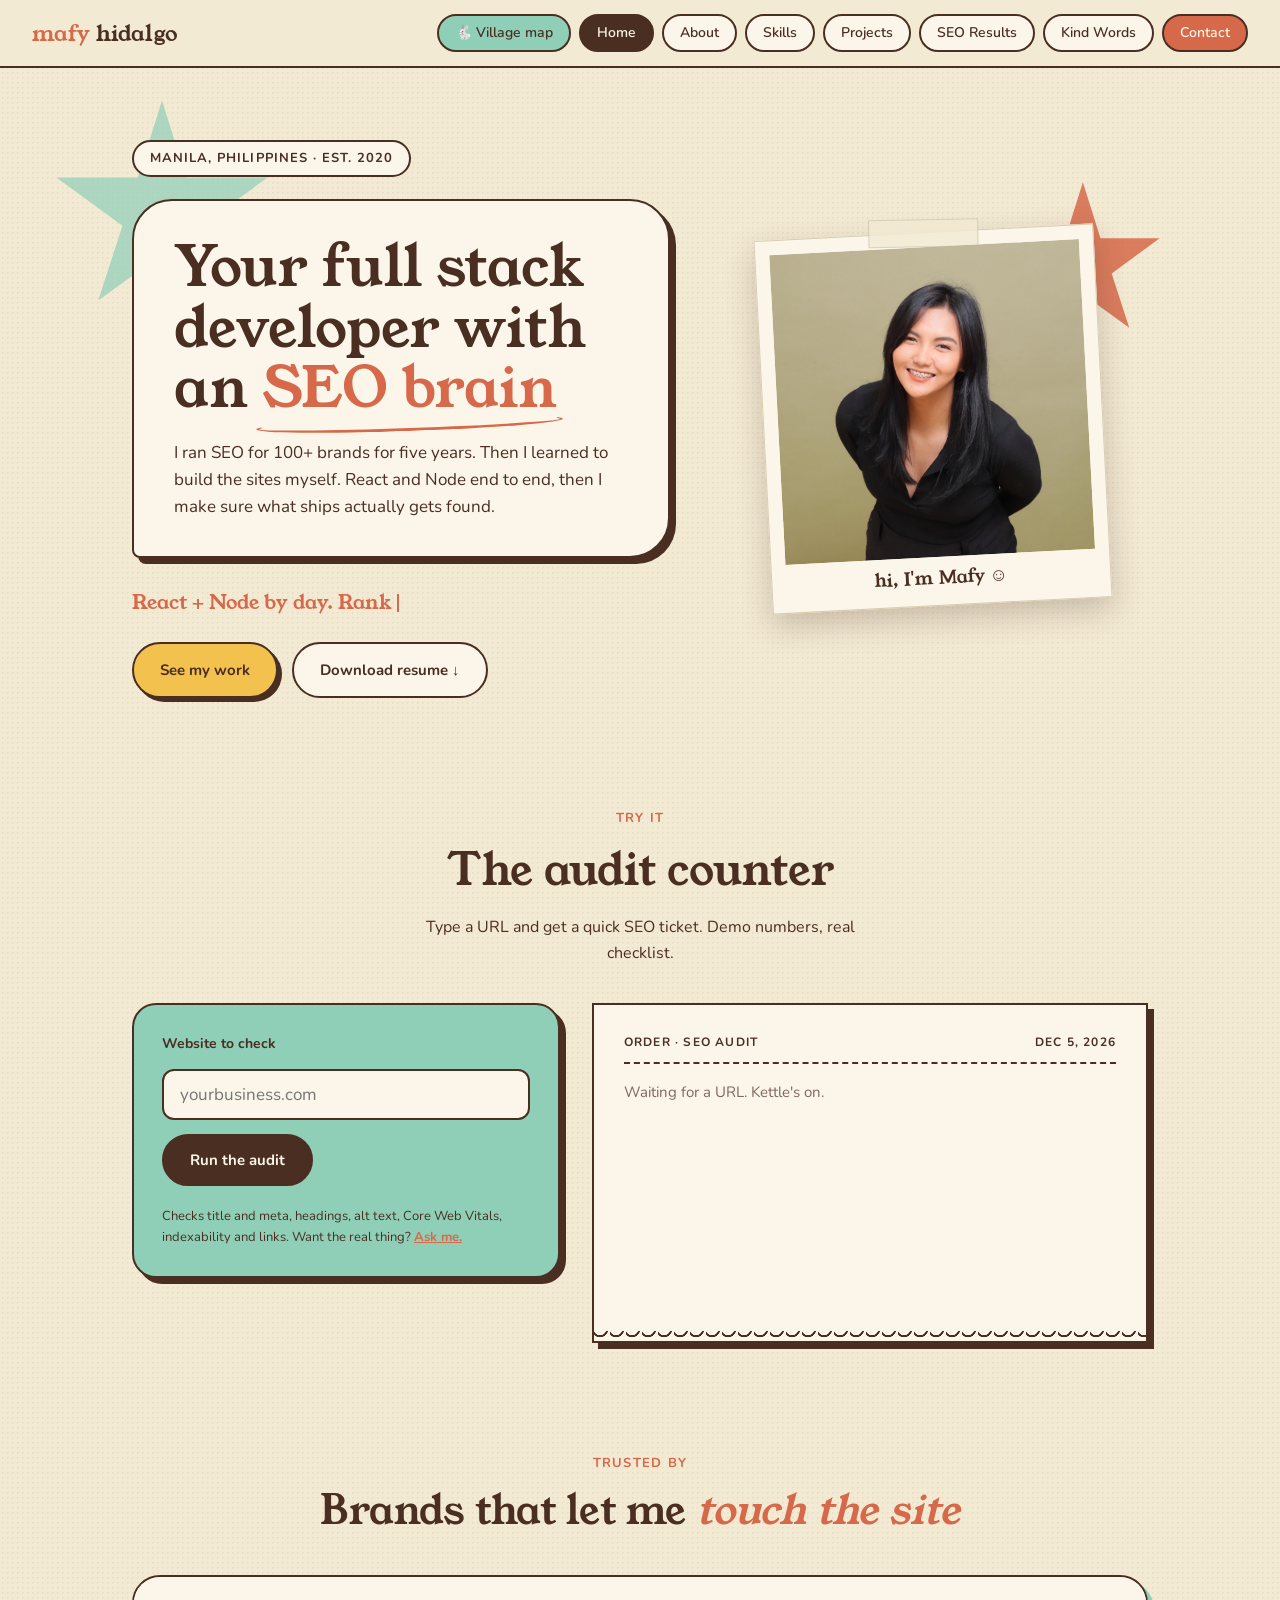
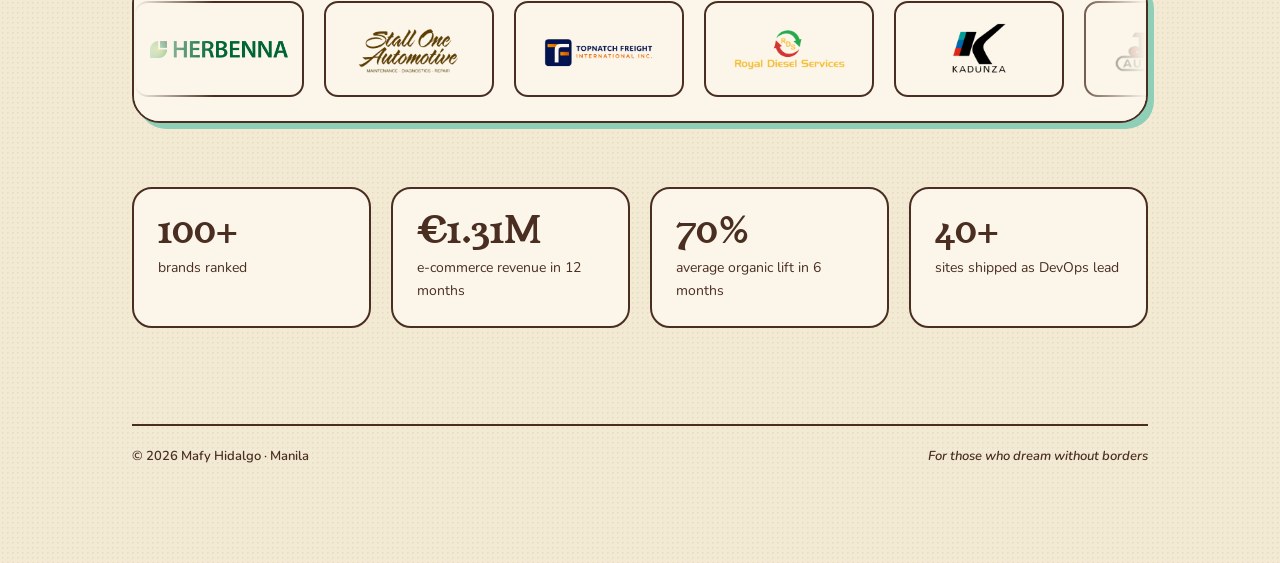
==== index.html @ 50e766a1 "Add portfolio site" ====
<!DOCTYPE html>
<html lang="en">
<head>
<meta charset="utf-8">
<meta name="viewport" content="width=device-width, initial-scale=1">
<title>Mafy Hidalgo — Full stack developer with an SEO brain</title>
<meta name="description" content="Mafy Hidalgo builds React and Node applications end to end, then applies five years of SEO for 100+ brands so the sites she ships get found and get used. Manila, Philippines.">
<link rel="stylesheet" href="assets/styles.css">
<style>
  .hero { display: grid; grid-template-columns: minmax(0, 1.25fr) minmax(0, 1fr); gap: 48px; align-items: center; position: relative; }
  .hero__star { position: absolute; left: -80px; top: -40px; width: 220px; height: 220px; background: #8fcfb8; clip-path: polygon(50% 0%,61% 35%,98% 35%,68% 57%,79% 91%,50% 70%,21% 91%,32% 57%,2% 35%,39% 35%); opacity: .7; pointer-events: none; }
  .hero__badge { display: inline-block; background: #fbf6e9; border: 2px solid #4a2e22; border-radius: 999px; padding: 6px 16px; font-size: 13px; font-weight: 700; letter-spacing: .08em; text-transform: uppercase; }
  .hero__bubble { position: relative; margin-top: 22px; background: #fbf6e9; border: 2px solid #4a2e22; border-radius: 40px 40px 40px 8px; padding: 36px 40px; box-shadow: 6px 6px 0 #4a2e22; }
  .hero__bubble h1 { font-family: 'Young Serif', serif; font-size: clamp(34px, 4.6vw, 56px); line-height: 1.08; margin: 0; font-weight: 400; }
  .hero__u { color: #d6694a; position: relative; white-space: nowrap; }
  .hero__u span { position: absolute; left: -6px; right: -6px; bottom: -4px; height: 14px; border: 3px solid #d6694a; border-radius: 50%; border-top-color: transparent; transform: rotate(-2deg); }
  .hero__bubble p { margin: 20px 0 0; font-size: 17px; max-width: 46ch; }
  .hero__typed { margin-top: 28px; font-family: 'Young Serif', serif; font-size: 20px; color: #d6694a; min-height: 30px; }
  .hero__cta { display: flex; gap: 14px; flex-wrap: wrap; margin-top: 24px; }
  .hero__photo-wrap { position: relative; justify-self: center; width: min(100%, 340px); }
  .hero__spin { position: absolute; right: -60px; top: -50px; width: 160px; height: 160px; background: #d6694a; clip-path: polygon(50% 0%,61% 35%,98% 35%,68% 57%,79% 91%,50% 70%,21% 91%,32% 57%,2% 35%,39% 35%); opacity: .85; animation: spin 40s linear infinite; pointer-events: none; }
  .hero__frame { position: relative; background: #fbf6e9; padding: 14px 14px 48px; border: 1px solid #d9cdb0; box-shadow: 0 12px 30px rgba(74,46,34,.25); transform: rotate(-3deg); }
  .hero__tape { position: absolute; left: 50%; top: -14px; transform: translateX(-50%) rotate(2deg); width: 110px; height: 28px; background: rgba(243,234,211,.85); border: 1px solid rgba(74,46,34,.15); }
  .hero__slot { position: relative; width: 100%; aspect-ratio: 1; background: #e9dcbb; overflow: hidden; }
  .hero__caption { position: absolute; left: 0; right: 0; bottom: 12px; text-align: center; font-family: 'Young Serif', serif; font-size: 18px; }

  .audit { margin-top: 110px; position: relative; }
  .audit__head { text-align: center; margin-bottom: 36px; }
  .audit__head h2 { font-family: 'Young Serif', serif; font-size: clamp(30px, 4vw, 44px); margin: 6px 0 10px; font-weight: 400; }
  .audit__head p { margin: 0 auto; max-width: 48ch; }
  .audit__grid { display: grid; grid-template-columns: minmax(0, 1fr) minmax(0, 1.3fr); gap: 32px; align-items: start; }
  .audit__form { background: #8fcfb8; border: 2px solid #4a2e22; border-radius: 24px; padding: 28px; box-shadow: 6px 6px 0 #4a2e22; display: grid; gap: 14px; }
  .audit__form label { font-weight: 700; font-size: 14px; }
  .audit__form input { font-family: inherit; font-size: 17px; padding: 12px 16px; background: #fbf6e9; border: 2px solid #4a2e22; border-radius: 12px; color: #4a2e22; outline: none; width: 100%; }
  .audit__form input:focus { box-shadow: 0 0 0 3px #f2c14e; }
  .audit__form .note { margin: 6px 0 0; font-size: 13px; }
  .audit__ticket { position: relative; background: #fbf6e9; border: 2px solid #4a2e22; padding: 28px 30px 34px; min-height: 340px; font-size: 15px; box-shadow: 6px 6px 0 #4a2e22; }
  .audit__perf { position: absolute; left: 0; right: 0; bottom: -2px; height: 12px; background: radial-gradient(circle at 6px -2px, transparent 6px, #4a2e22 6.5px, #4a2e22 8px, transparent 8.5px) 0 0/16px 12px repeat-x; }
  .audit__ticket-head { display: flex; justify-content: space-between; font-size: 12px; font-weight: 700; letter-spacing: .1em; text-transform: uppercase; border-bottom: 2px dashed #4a2e22; padding-bottom: 10px; margin-bottom: 16px; }
  .audit-line { display: flex; gap: 12px; line-height: 2; border-bottom: 1px dotted #d9cdb0; }
  .audit-mark { color: #d6694a; min-width: 20px; font-weight: 700; }
  .audit-cursor { display: inline-block; width: 9px; height: 16px; background: #4a2e22; animation: blink 1s steps(1) infinite; margin-top: 8px; }
  .audit__result { margin-top: 20px; display: none; justify-content: space-between; align-items: center; gap: 16px; flex-wrap: wrap; }
  .audit__grade { font-size: 14px; font-weight: 700; }
  .audit__badge { width: 110px; height: 110px; background: #f2c14e; clip-path: polygon(50% 0%,61% 35%,98% 35%,68% 57%,79% 91%,50% 70%,21% 91%,32% 57%,2% 35%,39% 35%); display: grid; place-items: center; text-align: center; font-family: 'Young Serif', serif; line-height: 1; }
  .audit__badge > span { font-size: 30px; }
  .audit__badge small { font-size: 12px; display: block; font-family: 'Nunito', sans-serif; font-weight: 700; }

  .trusted { margin-top: 110px; }
  .trusted__head { text-align: center; margin-bottom: 32px; }
  .trusted__head h2 { font-family: 'Young Serif', serif; font-size: clamp(28px, 3.6vw, 40px); margin: 6px 0 10px; font-weight: 400; }
  .trusted__head .accent { color: #d6694a; font-style: italic; }
  .trusted__head p { margin: 0 auto; max-width: 48ch; }
  .marquee-wrap { background: #fbf6e9; border: 2px solid #4a2e22; border-radius: 28px; padding: 24px 0; box-shadow: 6px 6px 0 #8fcfb8; overflow: hidden; position: relative; }
  .marquee-fade-l, .marquee-fade-r { position: absolute; top: 0; bottom: 0; width: 80px; z-index: 2; pointer-events: none; }
  .marquee-fade-l { left: 0; background: linear-gradient(90deg, #fbf6e9, transparent); }
  .marquee-fade-r { right: 0; background: linear-gradient(270deg, #fbf6e9, transparent); }
  .marquee { display: flex; gap: 20px; width: max-content; animation: marquee 40s linear infinite; }
  .marquee:hover { animation-play-state: paused; }
  .logo-slot { position: relative; width: 170px; height: 96px; background: #fbf6e9; border: 2px solid #4a2e22; border-radius: 14px; overflow: hidden; flex: none; }
  .logo-slot img { width: 100%; height: 100%; object-fit: contain; padding: 14px; }

  .stats { margin-top: 64px; display: grid; grid-template-columns: repeat(auto-fit, minmax(200px, 1fr)); gap: 20px; }
  .stat { display: block; color: #4a2e22; background: #fbf6e9; border: 2px solid #4a2e22; border-radius: 20px; padding: 24px; }
  .stat:hover { background: #f2c14e; color: #4a2e22; }
  .stat__n { font-family: 'Young Serif', serif; font-size: 36px; line-height: 1; }
  .stat__l { font-size: 14px; margin-top: 8px; }

  @media (max-width: 820px) {
    .hero, .audit__grid { grid-template-columns: 1fr; }
    .hero__star, .hero__spin { display: none; }
  }
</style>
</head>
<body>
<div class="page-bg">
  <nav data-nav="home"></nav>
  <main class="main">
    <header class="hero">
      <div class="hero__star"></div>
      <div style="position:relative;">
        <div class="hero__badge">Manila, Philippines · Est. 2020</div>
        <div class="hero__bubble">
          <h1>Your full stack developer with an <span class="hero__u">SEO brain<span></span></span></h1>
          <p>I ran SEO for 100+ brands for five years. Then I learned to build the sites myself. React and Node end to end, then I make sure what ships actually gets found.</p>
        </div>
        <div class="hero__typed" id="typed">|</div>
        <div class="hero__cta">
          <a href="projects.html" class="btn btn--gold">See my work</a>
          <a href="Mafy-Hidalgo-Resume.pdf" download class="btn btn--panel">Download resume &darr;</a>
        </div>
      </div>
      <div class="hero__photo-wrap">
        <div class="hero__spin"></div>
        <div class="hero__frame">
          <div class="hero__tape"></div>
          <div class="hero__slot">
  <img src="assets/Mafy.png" alt="Mafy Hidalgo" style="width:100%;height:100%;object-fit:cover;">
</div>
          <div class="hero__caption">hi, I'm Mafy &#9786;</div>
        </div>
      </div>
    </header>

    <section class="audit" id="audit">
      <div class="audit__head">
        <div class="eyebrow">Try it</div>
        <h2>The audit counter</h2>
        <p>Type a URL and get a quick SEO ticket. Demo numbers, real checklist.</p>
      </div>
      <div class="audit__grid">
        <form class="audit__form" id="audit-form">
          <label for="audit-url">Website to check</label>
          <input id="audit-url" placeholder="yourbusiness.com" autocomplete="off">
          <button type="submit" class="btn btn--ink" id="audit-btn" style="justify-self:start;">Run the audit</button>
          <p class="note">Checks title and meta, headings, alt text, Core Web Vitals, indexability and links. Want the real thing? <a href="contact.html" style="font-weight:700;text-decoration:underline;">Ask me.</a></p>
        </form>
        <div class="audit__ticket">
          <div class="audit__perf"></div>
          <div class="audit__ticket-head"><span>Order · SEO audit</span><span id="audit-date"></span></div>
          <p id="audit-idle" style="margin:0;opacity:.7;">Waiting for a URL. Kettle's on.</p>
          <div id="audit-lines"></div>
          <div class="audit__result" id="audit-result">
            <div class="audit__grade" id="audit-grade"></div>
            <div class="audit__badge" id="audit-score"><span>0<small>/100</small></span></div>
          </div>
        </div>
      </div>
    </section>

    <section class="trusted" id="trusted">
      <div class="trusted__head">
        <div class="eyebrow">Trusted by</div>
        <h2>Brands that let me <span class="accent">touch the site</span></h2>
      </div>
      <div class="marquee-wrap">
        <div class="marquee-fade-l"></div>
        <div class="marquee-fade-r"></div>
        <div class="marquee" id="logo-marquee"></div>
      </div>
    </section>

    <section class="stats">
      <a href="case-studies.html" class="stat"><div class="stat__n">100+</div><div class="stat__l">brands ranked</div></a>
      <a href="case-studies.html" class="stat"><div class="stat__n">&euro;1.31M</div><div class="stat__l">e-commerce revenue in 12 months</div></a>
      <a href="case-studies.html" class="stat"><div class="stat__n">70%</div><div class="stat__l">average organic lift in 6 months</div></a>
      <a href="about.html" class="stat"><div class="stat__n">40+</div><div class="stat__l">sites shipped as DevOps lead</div></a>
    </section>

    <footer class="footer"><span>&copy; <span data-year></span> Mafy Hidalgo · Manila</span><span class="italic">For those who dream without borders</span></footer>
  </main>
</div>

<script src="assets/site.js"></script>
<script src="assets/audit.js"></script>
<script>
/* Hero typing tagline */
(function () {
  var el = document.getElementById('typed');
  if (!el) return;
  var lines = ['React + Node by day. Rankings by night.', 'Data model \u2192 deployment \u2192 page one.', 'For those who dream without borders.'];
  var idx = 0, typed = '', tick, pause;
  function run() {
    var full = lines[idx % lines.length];
    tick = setInterval(function () {
      if (typed.length < full.length) { typed = full.slice(0, typed.length + 1); el.textContent = typed + '|'; }
      else { clearInterval(tick); pause = setTimeout(function () { typed = ''; idx++; run(); }, 2600); }
    }, 55);
  }
  run();
})();

/* Logo marquee: real client logos, drawn twice for a seamless loop.
   Add or remove entries below. Put the files in assets/logos/.
   Use SVG or transparent PNG; avoid JPG (no transparency = white box). */
(function () {
  var wrap = document.getElementById('logo-marquee');
  if (!wrap) return;

  var logos = [
    { src: 'assets/logos/Herbenna.png',   alt: 'Herbenna' },
    { src: 'assets/logos/2.png',   alt: '-' },
    { src: 'assets/logos/3.png',   alt: '-' },
    { src: 'assets/logos/4.png',   alt: '-' },
    { src: 'assets/logos/5.png',   alt: '-' },
    { src: 'assets/logos/6.png',   alt: '-' },
    { src: 'assets/logos/7.png',   alt: '-' },
    { src: 'assets/logos/11.png',   alt: '-' },
    { src: 'assets/logos/12.png',   alt: '-' },
    { src: 'assets/logos/triviva.png',   alt: 'Triviva Health' },
    { src: 'assets/logos/hnc-logo.png',   alt: 'Herbs and Nature' },
    { src: 'assets/logos/Trevenodd.png',   alt: 'Trevenodd Corporation' },
    { src: 'assets/logos/perthcoffee.png', alt: 'Perth Coffee Exchange' }
  ];

  function frame(logo, hideFromReaders) {
    return '<div class="logo-slot">' +
      '<img src="' + logo.src + '" alt="' + (hideFromReaders ? '' : logo.alt) + '"' +
      (hideFromReaders ? ' aria-hidden="true"' : '') + '>' +
      '</div>';
  }

  // First copy is the real one; second copy is decorative (hidden from screen readers).
  var first = logos.map(function (l) { return frame(l, false); }).join('');
  var second = logos.map(function (l) { return frame(l, true); }).join('');
  wrap.innerHTML = first + second;
})();
</script>
</body>
</html>
---- assets/styles.css ----
/* Mafy Hidalgo portfolio — shared styles
   Palette: cream #f3ead3, panel #fbf6e9, ink #4a2e22, clay #d6694a, mint #8fcfb8, gold #f2c14e */

@import url('https://fonts.googleapis.com/css2?family=Young+Serif&family=Nunito:ital,wght@0,400;0,600;0,700;1,400&display=swap');

html, body { margin: 0; padding: 0; background: #f3ead3; }
body {
  font-family: 'Nunito', sans-serif;
  color: #4a2e22;
  font-size: 16px;
  line-height: 1.6;
  -webkit-font-smoothing: antialiased;
}
a { color: #d6694a; text-decoration: none; }
a:hover { color: #4a2e22; }
* { box-sizing: border-box; }

@keyframes blink { 0%, 49% { opacity: 1; } 50%, 100% { opacity: 0; } }
@keyframes spin { to { transform: rotate(360deg); } }
@keyframes marquee { 0% { transform: translateX(0); } 100% { transform: translateX(-50%); } }

.page-bg {
  min-height: 100vh;
  background: #f3ead3;
  background-image: radial-gradient(rgba(74, 46, 34, .06) 1px, transparent 1px);
  background-size: 5px 5px;
  overflow-x: hidden;
}

/* ---------- Nav ---------- */
.nav {
  position: sticky; top: 0; z-index: 20;
  background: #f3ead3f2; backdrop-filter: blur(6px);
  border-bottom: 2px solid #4a2e22;
  display: flex; justify-content: space-between; align-items: center;
  gap: 12px 24px; flex-wrap: wrap; padding: 14px 32px;
}
.nav__brand { font-family: 'Young Serif', serif; font-size: 22px; color: #4a2e22; }
.nav__brand span { color: #d6694a; }
.nav__links { display: flex; gap: 8px; flex-wrap: wrap; font-size: 14px; font-weight: 600; }
.nav__links a {
  background: #fbf6e9; color: #4a2e22;
  border: 2px solid #4a2e22; border-radius: 999px; padding: 6px 16px;
  transition: background .15s;
}
.nav__links a:hover { background: #f2c14e; }
.nav__links a.is-village { background: #8fcfb8; }
.nav__links a.is-contact { background: #d6694a; color: #fbf6e9; }
.nav__links a.is-contact:hover { background: #4a2e22; }
.nav__links a.is-active { background: #4a2e22; color: #fbf6e9; }
.nav__links a.is-active:hover { background: #4a2e22; }

/* ---------- Layout ---------- */
.main { max-width: 1080px; margin: 0 auto; padding: 72px 32px 96px; }
.eyebrow {
  font-size: 13px; font-weight: 700; letter-spacing: .1em;
  text-transform: uppercase; color: #d6694a;
}
.page-head { text-align: center; margin-bottom: 56px; position: relative; }
.page-head h1 {
  font-family: 'Young Serif', serif;
  font-size: clamp(32px, 4.6vw, 52px);
  margin: 6px 0 12px; font-weight: 400;
}
.page-head .accent { color: #d6694a; font-style: italic; }
.page-head p { margin: 0 auto; max-width: 52ch; }

.footer {
  margin-top: 96px; border-top: 2px solid #4a2e22; padding-top: 20px;
  display: flex; justify-content: space-between; gap: 12px;
  flex-wrap: wrap; font-size: 13px; font-weight: 600;
}
.footer .italic { font-style: italic; }

/* ---------- Buttons ---------- */
.btn {
  display: inline-block; font-family: inherit; font-size: 15px; font-weight: 700;
  border: 2px solid #4a2e22; border-radius: 999px; padding: 14px 26px;
  cursor: pointer; text-align: center; transition: background .15s, color .15s, transform .15s;
}
.btn--gold { background: #f2c14e; color: #4a2e22; box-shadow: 4px 4px 0 #4a2e22; }
.btn--gold:hover { background: #4a2e22; color: #fbf6e9; }
.btn--panel { background: #fbf6e9; color: #4a2e22; }
.btn--panel:hover { background: #8fcfb8; }
.btn--clay { background: #d6694a; color: #fbf6e9; box-shadow: 4px 4px 0 #4a2e22; }
.btn--clay:hover { background: #4a2e22; }
.btn--ink { background: #4a2e22; color: #fbf6e9; }
.btn--ink:hover { background: #d6694a; }

/* ---------- Cards ---------- */
.card {
  background: #fbf6e9; border: 2px solid #4a2e22; border-radius: 24px;
  padding: 24px 28px; box-shadow: 6px 6px 0 #d6694a;
}

/* ---------- Image slot (click to upload, persisted in localStorage) ---------- */
.slot {
  position: absolute; inset: 0; width: 100%; height: 100%;
  border: 0; padding: 0; margin: 0; cursor: pointer;
  background: transparent; overflow: hidden;
  display: grid; place-items: center;
  font-family: 'Nunito', sans-serif;
}
.slot img { width: 100%; height: 100%; display: block; }
.slot__ph {
  color: #4a2e2288; font-size: 13px; font-weight: 600;
  text-align: center; padding: 8px; pointer-events: none; user-select: none;
}
.slot.is-dragover { outline: 3px solid #d6694a; outline-offset: -3px; }

/* ---------- Reduced motion ---------- */
@media (prefers-reduced-motion: reduce) {
  * { animation-duration: .001ms !important; animation-iteration-count: 1 !important; }
}

/* ---------- Focus visibility ---------- */
a:focus-visible, button:focus-visible, input:focus-visible, textarea:focus-visible {
  outline: 3px solid #f2c14e; outline-offset: 2px;
}

/* ---------- Mobile ---------- */
@media (max-width: 720px) {
  .main { padding: 48px 20px 72px; }
  .nav { padding: 12px 18px; }
}
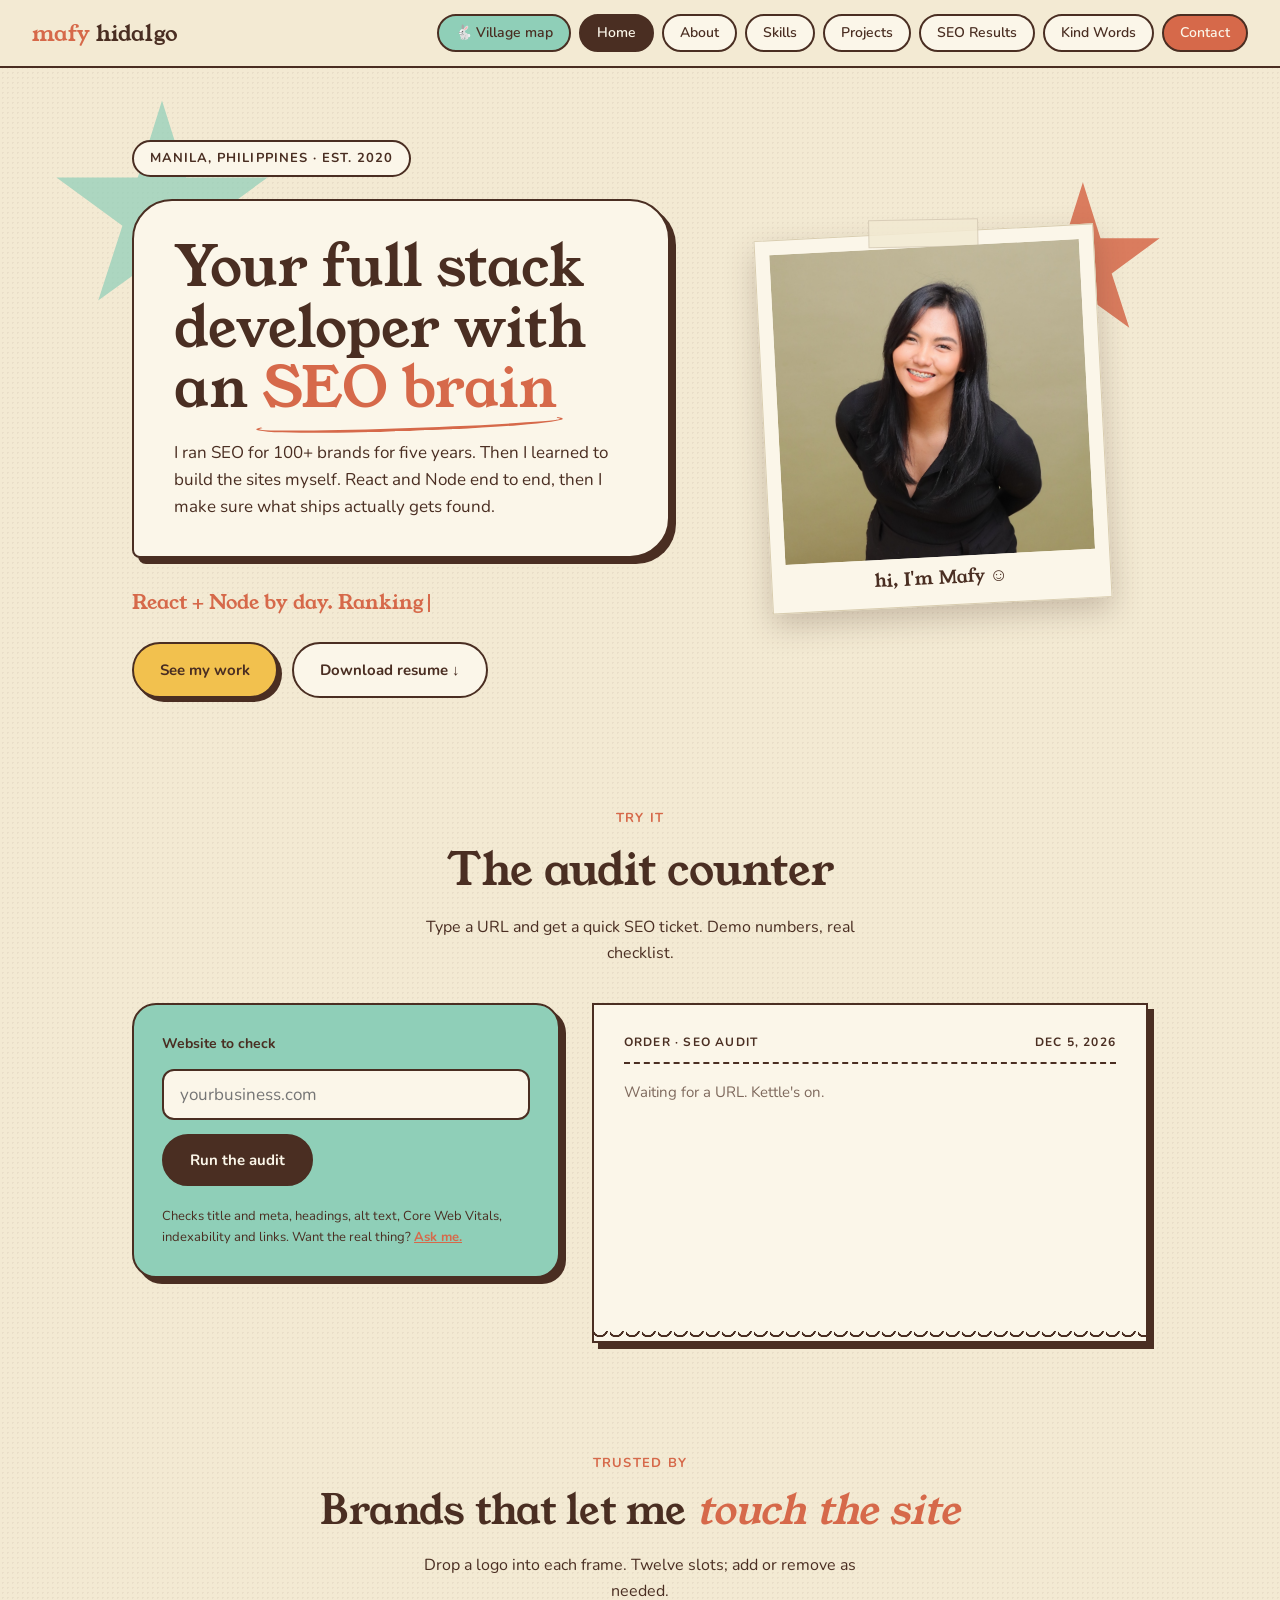
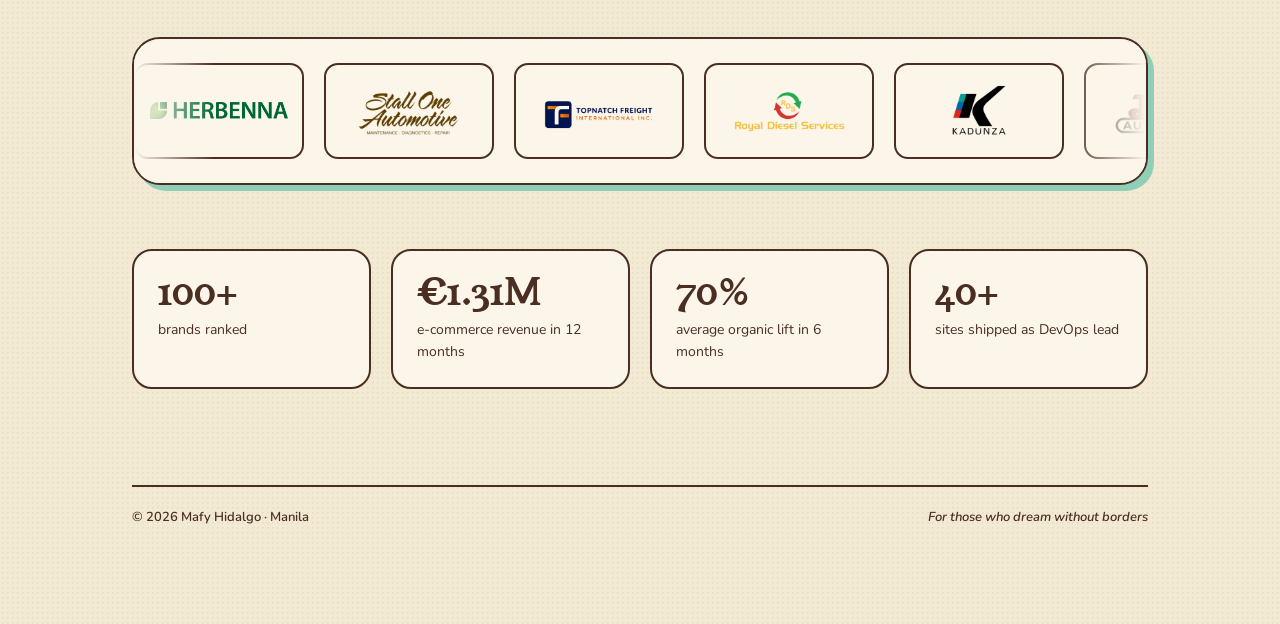
==== commit 4d6b8b67: "Fix Village Pop-up Page" ====
--- a/index.html
+++ b/index.html
@@ -95,8 +95,8 @@
         <div class="hero__frame">
           <div class="hero__tape"></div>
           <div class="hero__slot">
-  <img src="assets/Mafy.png" alt="Mafy Hidalgo" style="width:100%;height:100%;object-fit:cover;">
-</div>
+            <img src="assets/Mafy.png" alt="Mafy Hidalgo" style="width:100%;height:100%;object-fit:cover;">
+          </div>
           <div class="hero__caption">hi, I'm Mafy &#9786;</div>
         </div>
       </div>
@@ -132,6 +132,7 @@
       <div class="trusted__head">
         <div class="eyebrow">Trusted by</div>
         <h2>Brands that let me <span class="accent">touch the site</span></h2>
+        <p>Drop a logo into each frame. Twelve slots; add or remove as needed.</p>
       </div>
       <div class="marquee-wrap">
         <div class="marquee-fade-l"></div>
@@ -207,4 +208,4 @@
 })();
 </script>
 </body>
-</html>+</html>
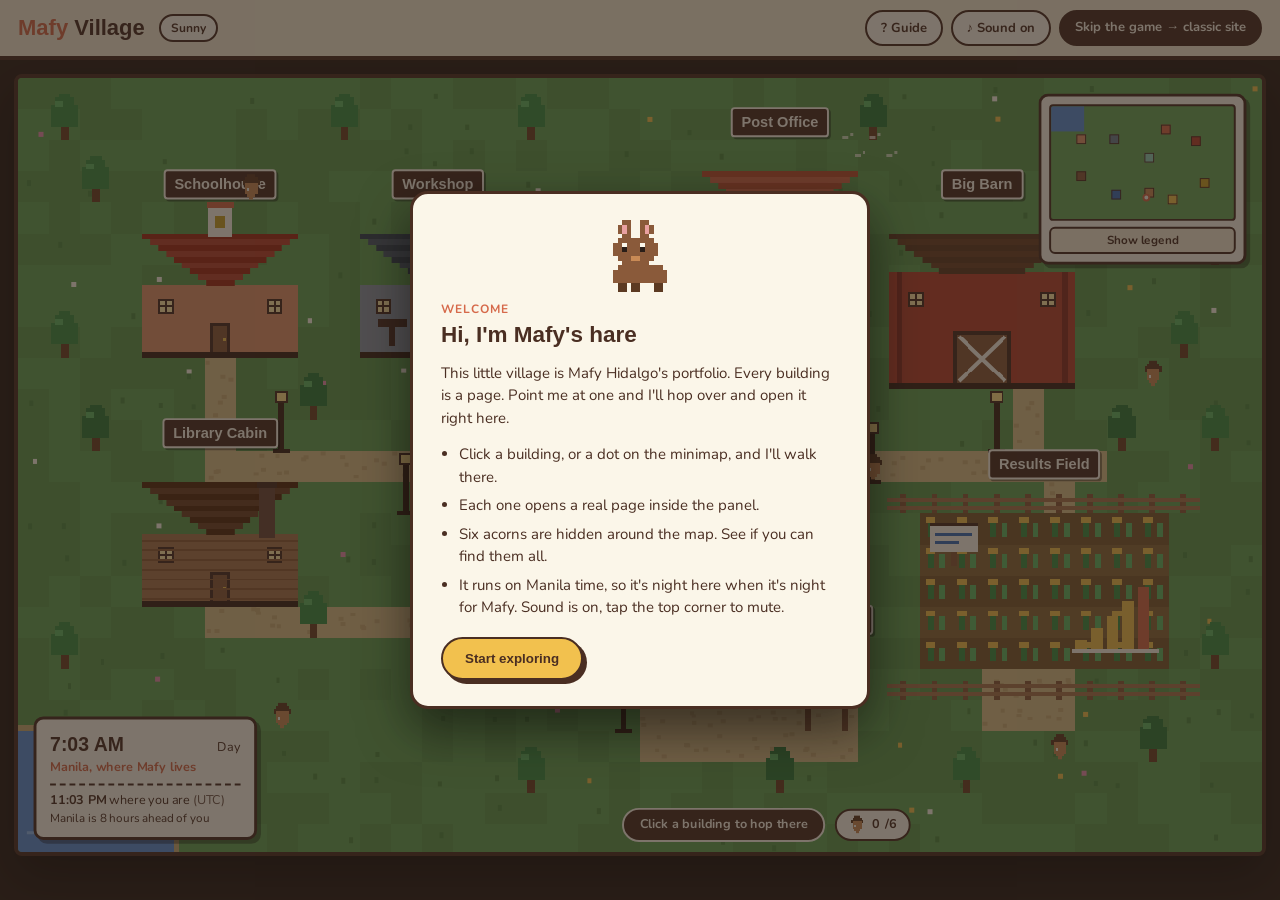
==== commit 29ea2c5c: "Make village the landing page" ====
--- a/index.html
+++ b/index.html
@@ -3,209 +3,808 @@
 <head>
 <meta charset="utf-8">
 <meta name="viewport" content="width=device-width, initial-scale=1">
-<title>Mafy Hidalgo — Full stack developer with an SEO brain</title>
-<meta name="description" content="Mafy Hidalgo builds React and Node applications end to end, then applies five years of SEO for 100+ brands so the sites she ships get found and get used. Manila, Philippines.">
-<link rel="stylesheet" href="assets/styles.css">
+<title>Mafy Village — an interactive way to explore</title>
+<meta name="description" content="A pixel-art village where each building opens a part of Mafy Hidalgo's portfolio. Day and night, a wandering hare, and six acorns to find.">
+<link href="https://fonts.googleapis.com/css2?family=Young+Serif&family=Nunito:wght@400;600;700&family=Pixelify+Sans:wght@400;600;700&display=swap" rel="stylesheet">
 <style>
-  .hero { display: grid; grid-template-columns: minmax(0, 1.25fr) minmax(0, 1fr); gap: 48px; align-items: center; position: relative; }
-  .hero__star { position: absolute; left: -80px; top: -40px; width: 220px; height: 220px; background: #8fcfb8; clip-path: polygon(50% 0%,61% 35%,98% 35%,68% 57%,79% 91%,50% 70%,21% 91%,32% 57%,2% 35%,39% 35%); opacity: .7; pointer-events: none; }
-  .hero__badge { display: inline-block; background: #fbf6e9; border: 2px solid #4a2e22; border-radius: 999px; padding: 6px 16px; font-size: 13px; font-weight: 700; letter-spacing: .08em; text-transform: uppercase; }
-  .hero__bubble { position: relative; margin-top: 22px; background: #fbf6e9; border: 2px solid #4a2e22; border-radius: 40px 40px 40px 8px; padding: 36px 40px; box-shadow: 6px 6px 0 #4a2e22; }
-  .hero__bubble h1 { font-family: 'Young Serif', serif; font-size: clamp(34px, 4.6vw, 56px); line-height: 1.08; margin: 0; font-weight: 400; }
-  .hero__u { color: #d6694a; position: relative; white-space: nowrap; }
-  .hero__u span { position: absolute; left: -6px; right: -6px; bottom: -4px; height: 14px; border: 3px solid #d6694a; border-radius: 50%; border-top-color: transparent; transform: rotate(-2deg); }
-  .hero__bubble p { margin: 20px 0 0; font-size: 17px; max-width: 46ch; }
-  .hero__typed { margin-top: 28px; font-family: 'Young Serif', serif; font-size: 20px; color: #d6694a; min-height: 30px; }
-  .hero__cta { display: flex; gap: 14px; flex-wrap: wrap; margin-top: 24px; }
-  .hero__photo-wrap { position: relative; justify-self: center; width: min(100%, 340px); }
-  .hero__spin { position: absolute; right: -60px; top: -50px; width: 160px; height: 160px; background: #d6694a; clip-path: polygon(50% 0%,61% 35%,98% 35%,68% 57%,79% 91%,50% 70%,21% 91%,32% 57%,2% 35%,39% 35%); opacity: .85; animation: spin 40s linear infinite; pointer-events: none; }
-  .hero__frame { position: relative; background: #fbf6e9; padding: 14px 14px 48px; border: 1px solid #d9cdb0; box-shadow: 0 12px 30px rgba(74,46,34,.25); transform: rotate(-3deg); }
-  .hero__tape { position: absolute; left: 50%; top: -14px; transform: translateX(-50%) rotate(2deg); width: 110px; height: 28px; background: rgba(243,234,211,.85); border: 1px solid rgba(74,46,34,.15); }
-  .hero__slot { position: relative; width: 100%; aspect-ratio: 1; background: #e9dcbb; overflow: hidden; }
-  .hero__caption { position: absolute; left: 0; right: 0; bottom: 12px; text-align: center; font-family: 'Young Serif', serif; font-size: 18px; }
-
-  .audit { margin-top: 110px; position: relative; }
-  .audit__head { text-align: center; margin-bottom: 36px; }
-  .audit__head h2 { font-family: 'Young Serif', serif; font-size: clamp(30px, 4vw, 44px); margin: 6px 0 10px; font-weight: 400; }
-  .audit__head p { margin: 0 auto; max-width: 48ch; }
-  .audit__grid { display: grid; grid-template-columns: minmax(0, 1fr) minmax(0, 1.3fr); gap: 32px; align-items: start; }
-  .audit__form { background: #8fcfb8; border: 2px solid #4a2e22; border-radius: 24px; padding: 28px; box-shadow: 6px 6px 0 #4a2e22; display: grid; gap: 14px; }
-  .audit__form label { font-weight: 700; font-size: 14px; }
-  .audit__form input { font-family: inherit; font-size: 17px; padding: 12px 16px; background: #fbf6e9; border: 2px solid #4a2e22; border-radius: 12px; color: #4a2e22; outline: none; width: 100%; }
+  html, body { margin: 0; padding: 0; background: #2a1e18; }
+  body { font-family: 'Nunito', sans-serif; color: #4a2e22; font-size: 15px; line-height: 1.5; -webkit-font-smoothing: antialiased; }
+  a { color: #d6694a; text-decoration: none; }
+  a:hover { color: #4a2e22; }
+  * { box-sizing: border-box; }
+  @keyframes bob { 0%, 100% { transform: translateY(0); } 50% { transform: translateY(-5px); } }
+  @keyframes pop { 0% { transform: scale(.6); opacity: 0; } 100% { transform: scale(1); opacity: 1; } }
+  @keyframes twinkle { 0%, 100% { opacity: .4; } 50% { opacity: 1; } }
+  @keyframes drift { 0% { transform: translateX(0); } 100% { transform: translateX(1400px); } }
+  @keyframes pnl { 0% { transform: translateY(16px) scale(.98); opacity: 0; } 100% { transform: translateY(0) scale(1); opacity: 1; } }
+
+  .wrap { min-height: 100vh; background: #2a1e18; display: grid; grid-template-rows: auto 1fr; }
+  .topbar { display: flex; justify-content: space-between; align-items: center; gap: 12px 20px; flex-wrap: wrap; padding: 10px 18px; background: #f3ead3; border-bottom: 4px solid #4a2e22; }
+  .brand { font-family: 'Pixelify Sans', sans-serif; font-size: 22px; font-weight: 700; color: #4a2e22; }
+  .brand span { color: #d6694a; }
+  .chip { font-size: 12px; font-weight: 700; background: #fbf6e9; border: 2px solid #4a2e22; border-radius: 999px; padding: 3px 10px; }
+  .tb-btns { display: flex; gap: 8px; flex-wrap: wrap; font-size: 13px; font-weight: 700; }
+  .tb-btns button, .tb-btns a { font-family: inherit; font-size: 13px; font-weight: 700; background: #fbf6e9; color: #4a2e22; border: 2px solid #4a2e22; border-radius: 999px; padding: 6px 14px; cursor: pointer; }
+  .tb-btns button:hover, .tb-btns a:hover { background: #f2c14e; }
+  .tb-btns a.skip { background: #4a2e22; color: #fbf6e9; }
+  .tb-btns a.skip:hover { background: #d6694a; }
+
+  .stage { position: relative; overflow: hidden; display: grid; place-items: start center; padding: 14px; }
+  .frame { position: relative; width: min(100%, 1280px, calc((100vh - 100px) * 1.6)); aspect-ratio: 16/10; border: 4px solid #4a2e22; border-radius: 8px; overflow: hidden; background: #5d9a4f; box-shadow: 0 20px 50px rgba(0,0,0,.5); }
+  .scaler { position: absolute; left: 0; top: 0; width: 1280px; height: 800px; transform-origin: 0 0; }
+  canvas { position: absolute; left: 0; top: 0; image-rendering: pixelated; display: block; }
+
+  .hotspot { position: absolute; cursor: pointer; border-radius: 8px; }
+  .hotspot:hover { outline: 3px solid #f2c14e; outline-offset: 2px; background: rgba(242,193,78,.12); }
+  .hotspot__label { position: absolute; left: 50%; top: -30px; transform: translateX(-50%); white-space: nowrap; font-family: 'Pixelify Sans', sans-serif; font-size: 15px; font-weight: 700; color: #fbf6e9; background: #4a2e22; border: 2px solid #fbf6e9; padding: 2px 9px; border-radius: 4px; box-shadow: 2px 2px 0 rgba(0,0,0,.4); }
+  .hotspot__label .check { color: #8fcfb8; }
+
+  .acorn { position: absolute; width: 26px; height: 26px; cursor: pointer; animation: bob 1.4s ease-in-out infinite; }
+  .acorn img { width: 26px; height: 26px; image-rendering: pixelated; display: block; }
+
+  .nightlayer { position: absolute; inset: 0; pointer-events: none; background: #3a3f8a; mix-blend-mode: multiply; transition: opacity 2s; }
+  .starfield { position: absolute; inset: 0; pointer-events: none; }
+  .star { position: absolute; width: 4px; height: 4px; background: #fbf6e9; animation: twinkle 3s ease-in-out infinite; }
+  .lamp { position: absolute; transform: translate(-50%,-50%); border-radius: 50%; background: radial-gradient(circle, rgba(255,214,120,.75), rgba(255,190,90,.35) 40%, rgba(255,214,120,0) 70%); animation: twinkle 3s ease-in-out infinite; }
+  .moon { position: absolute; left: 1100px; top: 60px; width: 60px; height: 60px; border-radius: 50%; background: #fbf6e9; box-shadow: 0 0 40px 20px rgba(251,246,233,.35), inset -14px -6px 0 #d9cdb0; }
+
+  .hare { position: absolute; width: 48px; height: 48px; transform: translate(-24px,-42px); pointer-events: none; }
+  .hare__glow { position: absolute; left: 50%; top: 60%; width: 170px; height: 170px; transform: translate(-50%,-50%); border-radius: 50%; background: radial-gradient(circle, rgba(255,220,140,.6), rgba(255,220,140,0) 70%); }
+  .hare img { position: relative; width: 48px; height: 48px; image-rendering: pixelated; display: block; filter: drop-shadow(0 0 3px rgba(251,246,233,.9)); }
+  .bubble { position: absolute; left: 50%; bottom: 52px; transform: translateX(-50%); white-space: nowrap; background: #fbf6e9; border: 2px solid #4a2e22; border-radius: 10px 10px 10px 2px; padding: 4px 10px; font-size: 13px; font-weight: 700; animation: pop .25s ease-out both; }
+  .cloud { position: absolute; pointer-events: none; }
+  .cloud img { image-rendering: pixelated; }
+
+  .clock { position: absolute; left: 16px; bottom: 16px; background: #fbf6e9; border: 3px solid #4a2e22; border-radius: 10px; padding: 10px 14px; box-shadow: 4px 4px 0 rgba(0,0,0,.35); font-size: 13px; min-width: 230px; }
+  .clock__row { display: flex; justify-content: space-between; gap: 12px; align-items: baseline; }
+  .clock__big { font-family: 'Pixelify Sans', sans-serif; font-size: 20px; font-weight: 700; }
+  .clock__sub { font-weight: 700; color: #d6694a; }
+  .clock__vis { margin-top: 6px; border-top: 2px dashed #4a2e22; padding-top: 6px; }
+
+  .minimap { position: absolute; right: 16px; top: 16px; background: #fbf6e9; border: 3px solid #4a2e22; border-radius: 10px; padding: 8px; box-shadow: 4px 4px 0 rgba(0,0,0,.35); display: grid; gap: 6px; }
+  .minimap__grid { position: relative; width: 192px; height: 120px; background: #6aa85a; border: 2px solid #4a2e22; border-radius: 4px; overflow: hidden; }
+  .minimap__water { position: absolute; left: 0; top: 0; width: 34px; height: 26px; background: #5b8fd6; }
+  .minimap__b { position: absolute; width: 10px; height: 10px; border: 1px solid #4a2e22; cursor: pointer; }
+  .minimap__hare { position: absolute; width: 8px; height: 8px; border-radius: 50%; background: #fbf6e9; border: 2px solid #d6694a; transform: translate(-4px,-4px); }
+  .minimap button { font-family: inherit; font-size: 12px; font-weight: 700; color: #4a2e22; background: #f3ead3; border: 2px solid #4a2e22; border-radius: 6px; padding: 4px; cursor: pointer; }
+  .legend { display: grid; gap: 3px; font-size: 12px; max-height: 230px; overflow: auto; }
+  .legend__row { display: flex; gap: 8px; align-items: center; cursor: pointer; padding: 2px 4px; border-radius: 4px; }
+  .legend__row:hover { background: #f2c14e; }
+  .legend__sw { width: 10px; height: 10px; border: 1px solid #4a2e22; flex: none; }
+
+  .hint-wrap { position: absolute; left: 50%; bottom: 14px; transform: translateX(-50%); margin-left: 130px; display: flex; gap: 10px; align-items: center; flex-wrap: wrap; justify-content: center; }
+  .hint { background: #4a2e22; color: #fbf6e9; border: 2px solid #fbf6e9; border-radius: 999px; padding: 6px 16px; font-size: 13px; font-weight: 700; white-space: nowrap; }
+  .acorn-count { background: #fbf6e9; border: 2px solid #4a2e22; border-radius: 999px; padding: 5px 12px; font-size: 13px; font-weight: 700; display: flex; gap: 6px; align-items: center; }
+  .acorn-count img { width: 18px; height: 18px; image-rendering: pixelated; }
+
+  .overlay { position: absolute; inset: 0; background: rgba(42,30,24,.5); display: grid; place-items: center; justify-items: center; align-content: center; padding: 24px; z-index: 5; }
+  .panel { width: min(680px, 100%); max-height: 100%; background: #fbf6e9; border: 3px solid #4a2e22; border-radius: 18px; box-shadow: 0 20px 50px rgba(0,0,0,.5); display: flex; flex-direction: column; overflow: hidden; animation: pnl .28s ease-out both; }
+  .panel__bar { display: flex; justify-content: space-between; align-items: center; gap: 12px; padding: 14px 18px; background: #4a2e22; color: #fbf6e9; }
+  .panel__bar h2 { font-family: 'Pixelify Sans', sans-serif; font-size: 20px; margin: 0; font-weight: 700; }
+  .panel__nav { display: flex; gap: 8px; }
+  .panel__nav button { font-family: inherit; font-size: 16px; font-weight: 700; width: 32px; height: 32px; border-radius: 50%; border: 2px solid #fbf6e9; background: transparent; color: #fbf6e9; cursor: pointer; display: grid; place-items: center; }
+  .panel__nav button:hover { background: #d6694a; }
+  .panel__body { overflow: auto; padding: 22px 24px; }
+  .panel__quest { font-size: 12px; font-weight: 700; letter-spacing: .06em; text-transform: uppercase; color: #d6694a; }
+  .panel__summary { margin: 8px 0 16px; font-size: 16px; }
+  .panel__points { list-style: none; margin: 0 0 20px; padding: 0; display: grid; gap: 8px; }
+  .panel__points li { display: flex; gap: 10px; background: #f3ead3; border: 2px solid #4a2e22; border-radius: 12px; padding: 10px 14px; font-size: 14px; }
+  .panel__points li::before { content: '\1F43E'; }
+  .panel__cta { display: inline-block; font-weight: 700; background: #f2c14e; color: #4a2e22; border: 2px solid #4a2e22; border-radius: 999px; padding: 12px 22px; box-shadow: 4px 4px 0 #4a2e22; }
+  .panel__cta:hover { background: #4a2e22; color: #fbf6e9; }
+
+  /* Embedded real-page view */
+  .panel--embed { width: min(1040px, 100%); height: 90vh; max-height: 100%; align-self: stretch; }
+  .panel--embed .panel__body { padding: 0; display: flex; flex-direction: column; min-height: 0; flex: 1 1 auto; }
+  .panel__quraw { display: flex; justify-content: space-between; align-items: center; gap: 12px; padding: 10px 20px; background: #f3ead3; border-bottom: 2px solid #4a2e22; font-size: 13px; flex: none; }
+  .panel__quraw .q { font-weight: 700; letter-spacing: .06em; text-transform: uppercase; color: #d6694a; }
+  .panel__quraw a { font-weight: 700; white-space: nowrap; }
+  .panel__frame { flex: 1 1 auto; width: 100%; height: 100%; min-height: 0; border: 0; background: #fbf6e9; display: block; }
+  .panel__loading { position: absolute; left: 50%; top: 60%; transform: translate(-50%,-50%); font-weight: 700; color: #4a2e22; opacity: .7; }
+
+  .audit { border: 2px solid #4a2e22; border-radius: 16px; overflow: hidden; margin-top: 18px; }
+  .audit__head { background: #8fcfb8; border-bottom: 2px solid #4a2e22; padding: 10px 16px; font-family: 'Pixelify Sans', sans-serif; font-size: 17px; font-weight: 700; }
+  .audit__grid { display: grid; grid-template-columns: minmax(0,1fr) minmax(0,1.2fr); gap: 16px; padding: 16px; }
+  .audit__form { display: grid; gap: 10px; align-content: start; }
+  .audit__form label { font-weight: 700; font-size: 13px; }
+  .audit__form input { font-family: inherit; font-size: 15px; padding: 10px 14px; background: #f3ead3; border: 2px solid #4a2e22; border-radius: 10px; color: #4a2e22; outline: none; width: 100%; }
   .audit__form input:focus { box-shadow: 0 0 0 3px #f2c14e; }
-  .audit__form .note { margin: 6px 0 0; font-size: 13px; }
-  .audit__ticket { position: relative; background: #fbf6e9; border: 2px solid #4a2e22; padding: 28px 30px 34px; min-height: 340px; font-size: 15px; box-shadow: 6px 6px 0 #4a2e22; }
-  .audit__perf { position: absolute; left: 0; right: 0; bottom: -2px; height: 12px; background: radial-gradient(circle at 6px -2px, transparent 6px, #4a2e22 6.5px, #4a2e22 8px, transparent 8.5px) 0 0/16px 12px repeat-x; }
-  .audit__ticket-head { display: flex; justify-content: space-between; font-size: 12px; font-weight: 700; letter-spacing: .1em; text-transform: uppercase; border-bottom: 2px dashed #4a2e22; padding-bottom: 10px; margin-bottom: 16px; }
-  .audit-line { display: flex; gap: 12px; line-height: 2; border-bottom: 1px dotted #d9cdb0; }
-  .audit-mark { color: #d6694a; min-width: 20px; font-weight: 700; }
-  .audit-cursor { display: inline-block; width: 9px; height: 16px; background: #4a2e22; animation: blink 1s steps(1) infinite; margin-top: 8px; }
-  .audit__result { margin-top: 20px; display: none; justify-content: space-between; align-items: center; gap: 16px; flex-wrap: wrap; }
-  .audit__grade { font-size: 14px; font-weight: 700; }
-  .audit__badge { width: 110px; height: 110px; background: #f2c14e; clip-path: polygon(50% 0%,61% 35%,98% 35%,68% 57%,79% 91%,50% 70%,21% 91%,32% 57%,2% 35%,39% 35%); display: grid; place-items: center; text-align: center; font-family: 'Young Serif', serif; line-height: 1; }
-  .audit__badge > span { font-size: 30px; }
-  .audit__badge small { font-size: 12px; display: block; font-family: 'Nunito', sans-serif; font-weight: 700; }
-
-  .trusted { margin-top: 110px; }
-  .trusted__head { text-align: center; margin-bottom: 32px; }
-  .trusted__head h2 { font-family: 'Young Serif', serif; font-size: clamp(28px, 3.6vw, 40px); margin: 6px 0 10px; font-weight: 400; }
-  .trusted__head .accent { color: #d6694a; font-style: italic; }
-  .trusted__head p { margin: 0 auto; max-width: 48ch; }
-  .marquee-wrap { background: #fbf6e9; border: 2px solid #4a2e22; border-radius: 28px; padding: 24px 0; box-shadow: 6px 6px 0 #8fcfb8; overflow: hidden; position: relative; }
-  .marquee-fade-l, .marquee-fade-r { position: absolute; top: 0; bottom: 0; width: 80px; z-index: 2; pointer-events: none; }
-  .marquee-fade-l { left: 0; background: linear-gradient(90deg, #fbf6e9, transparent); }
-  .marquee-fade-r { right: 0; background: linear-gradient(270deg, #fbf6e9, transparent); }
-  .marquee { display: flex; gap: 20px; width: max-content; animation: marquee 40s linear infinite; }
-  .marquee:hover { animation-play-state: paused; }
-  .logo-slot { position: relative; width: 170px; height: 96px; background: #fbf6e9; border: 2px solid #4a2e22; border-radius: 14px; overflow: hidden; flex: none; }
-  .logo-slot img { width: 100%; height: 100%; object-fit: contain; padding: 14px; }
-
-  .stats { margin-top: 64px; display: grid; grid-template-columns: repeat(auto-fit, minmax(200px, 1fr)); gap: 20px; }
-  .stat { display: block; color: #4a2e22; background: #fbf6e9; border: 2px solid #4a2e22; border-radius: 20px; padding: 24px; }
-  .stat:hover { background: #f2c14e; color: #4a2e22; }
-  .stat__n { font-family: 'Young Serif', serif; font-size: 36px; line-height: 1; }
-  .stat__l { font-size: 14px; margin-top: 8px; }
-
-  @media (max-width: 820px) {
-    .hero, .audit__grid { grid-template-columns: 1fr; }
-    .hero__star, .hero__spin { display: none; }
+  .audit__form button { font-family: inherit; font-size: 14px; font-weight: 700; background: #4a2e22; color: #fbf6e9; border: 2px solid #4a2e22; border-radius: 999px; padding: 10px 18px; cursor: pointer; justify-self: start; }
+  .audit__form button:hover { background: #d6694a; }
+  .audit__out { background: #f3ead3; border: 2px solid #4a2e22; border-radius: 10px; padding: 14px 16px; min-height: 200px; font-size: 13px; }
+  .audit__line { display: flex; gap: 10px; line-height: 1.9; border-bottom: 1px dotted #d9cdb0; }
+  .audit__mark { color: #d6694a; min-width: 18px; font-weight: 700; }
+  .audit__done { margin-top: 12px; display: flex; justify-content: space-between; align-items: center; gap: 12px; }
+  .audit__score { font-family: 'Young Serif', serif; font-size: 30px; background: #f2c14e; border: 2px solid #4a2e22; border-radius: 999px; padding: 4px 16px; }
+  .audit__score small { font-size: 13px; }
+
+  .guide { position: absolute; inset: 0; background: rgba(42,30,24,.6); display: grid; place-items: center; padding: 24px; z-index: 6; }
+  .guide__card { width: min(460px, 100%); background: #fbf6e9; border: 3px solid #4a2e22; border-radius: 18px; padding: 26px 28px; box-shadow: 0 20px 50px rgba(0,0,0,.5); }
+  .guide__card h2 { font-family: 'Pixelify Sans', sans-serif; margin: 0 0 10px; }
+  .guide__card ul { margin: 0 0 18px; padding-left: 18px; display: grid; gap: 6px; }
+  .guide__hare { display: grid; place-items: center; margin-bottom: 8px; }
+  .guide__hare img { width: 72px; height: 72px; image-rendering: pixelated; animation: bob 1.6s ease-in-out infinite; }
+
+  @media (max-width: 640px) {
+    .audit__grid { grid-template-columns: 1fr; }
+    .minimap { display: none; }
+    .clock { min-width: 0; font-size: 12px; }
   }
 </style>
 </head>
 <body>
-<div class="page-bg">
-  <nav data-nav="home"></nav>
-  <main class="main">
-    <header class="hero">
-      <div class="hero__star"></div>
-      <div style="position:relative;">
-        <div class="hero__badge">Manila, Philippines · Est. 2020</div>
-        <div class="hero__bubble">
-          <h1>Your full stack developer with an <span class="hero__u">SEO brain<span></span></span></h1>
-          <p>I ran SEO for 100+ brands for five years. Then I learned to build the sites myself. React and Node end to end, then I make sure what ships actually gets found.</p>
+<div class="wrap">
+  <div class="topbar">
+    <div style="display:flex;align-items:center;gap:14px;">
+      <span class="brand"><span>Mafy</span> Village</span>
+      <span class="chip" id="weather">Sunny</span>
+    </div>
+    <div class="tb-btns">
+      <button id="btn-guide">? Guide</button>
+      <button id="btn-sound">&#9834; Sound off</button>
+      <a class="skip" href="home.html">Skip the game &rarr; classic site</a>
+    </div>
+  </div>
+
+  <div class="stage">
+    <div class="frame" id="frame">
+      <div class="scaler" id="scaler">
+        <canvas id="map" width="1280" height="800"></canvas>
+        <canvas id="fx" width="1280" height="800"></canvas>
+
+        <div id="buildings"></div>
+        <div id="acorns"></div>
+
+        <div class="nightlayer" id="nightlayer" style="opacity:0;"></div>
+        <div class="starfield" id="starfield" style="display:none;"></div>
+
+        <div class="hare" id="hare">
+          <div class="hare__glow" id="hare-glow" style="display:none;"></div>
+          <img id="hare-img" src="" alt="Little Nut Brown Hare">
+          <div class="bubble" id="bubble" style="display:none;"></div>
         </div>
-        <div class="hero__typed" id="typed">|</div>
-        <div class="hero__cta">
-          <a href="projects.html" class="btn btn--gold">See my work</a>
-          <a href="Mafy-Hidalgo-Resume.pdf" download class="btn btn--panel">Download resume &darr;</a>
+
+        <div class="cloud" id="cloud1" style="left:-300px;top:40px;width:220px;opacity:.85;animation:drift 90s linear infinite;"><img src="" style="width:220px;"></div>
+        <div class="cloud" id="cloud2" style="left:-300px;top:140px;width:160px;opacity:.7;animation:drift 130s linear infinite;animation-delay:-50s;"><img src="" style="width:160px;"></div>
+
+        <div class="clock">
+          <div class="clock__row"><span class="clock__big" id="manila-time">--:--</span><span id="day-label">Day</span></div>
+          <div class="clock__sub">Manila, where Mafy lives</div>
+          <div class="clock__vis"><b id="visitor-time">--:--</b> where you are <span style="opacity:.8;" id="visitor-zone"></span></div>
+          <div style="font-size:12px;" id="diff-label"></div>
+        </div>
+
+        <div class="minimap">
+          <div class="minimap__grid" id="minimap">
+            <div class="minimap__water"></div>
+          </div>
+          <button id="btn-legend">Show legend</button>
+          <div class="legend" id="legend" style="display:none;"></div>
+        </div>
+
+        <div class="hint-wrap">
+          <div class="hint" id="hint">Click a building to hop there</div>
+          <div class="acorn-count"><img id="acorn-hud" src="" alt=""> <span id="acorn-count">0</span>/6</div>
         </div>
       </div>
-      <div class="hero__photo-wrap">
-        <div class="hero__spin"></div>
-        <div class="hero__frame">
-          <div class="hero__tape"></div>
-          <div class="hero__slot">
-            <img src="assets/Mafy.png" alt="Mafy Hidalgo" style="width:100%;height:100%;object-fit:cover;">
-          </div>
-          <div class="hero__caption">hi, I'm Mafy &#9786;</div>
-        </div>
-      </div>
-    </header>
-
-    <section class="audit" id="audit">
-      <div class="audit__head">
-        <div class="eyebrow">Try it</div>
-        <h2>The audit counter</h2>
-        <p>Type a URL and get a quick SEO ticket. Demo numbers, real checklist.</p>
-      </div>
-      <div class="audit__grid">
-        <form class="audit__form" id="audit-form">
-          <label for="audit-url">Website to check</label>
-          <input id="audit-url" placeholder="yourbusiness.com" autocomplete="off">
-          <button type="submit" class="btn btn--ink" id="audit-btn" style="justify-self:start;">Run the audit</button>
-          <p class="note">Checks title and meta, headings, alt text, Core Web Vitals, indexability and links. Want the real thing? <a href="contact.html" style="font-weight:700;text-decoration:underline;">Ask me.</a></p>
-        </form>
-        <div class="audit__ticket">
-          <div class="audit__perf"></div>
-          <div class="audit__ticket-head"><span>Order · SEO audit</span><span id="audit-date"></span></div>
-          <p id="audit-idle" style="margin:0;opacity:.7;">Waiting for a URL. Kettle's on.</p>
-          <div id="audit-lines"></div>
-          <div class="audit__result" id="audit-result">
-            <div class="audit__grade" id="audit-grade"></div>
-            <div class="audit__badge" id="audit-score"><span>0<small>/100</small></span></div>
-          </div>
-        </div>
-      </div>
-    </section>
-
-    <section class="trusted" id="trusted">
-      <div class="trusted__head">
-        <div class="eyebrow">Trusted by</div>
-        <h2>Brands that let me <span class="accent">touch the site</span></h2>
-        <p>Drop a logo into each frame. Twelve slots; add or remove as needed.</p>
-      </div>
-      <div class="marquee-wrap">
-        <div class="marquee-fade-l"></div>
-        <div class="marquee-fade-r"></div>
-        <div class="marquee" id="logo-marquee"></div>
-      </div>
-    </section>
-
-    <section class="stats">
-      <a href="case-studies.html" class="stat"><div class="stat__n">100+</div><div class="stat__l">brands ranked</div></a>
-      <a href="case-studies.html" class="stat"><div class="stat__n">&euro;1.31M</div><div class="stat__l">e-commerce revenue in 12 months</div></a>
-      <a href="case-studies.html" class="stat"><div class="stat__n">70%</div><div class="stat__l">average organic lift in 6 months</div></a>
-      <a href="about.html" class="stat"><div class="stat__n">40+</div><div class="stat__l">sites shipped as DevOps lead</div></a>
-    </section>
-
-    <footer class="footer"><span>&copy; <span data-year></span> Mafy Hidalgo · Manila</span><span class="italic">For those who dream without borders</span></footer>
-  </main>
+    </div>
+  </div>
 </div>
 
-<script src="assets/site.js"></script>
-<script src="assets/audit.js"></script>
+<div class="overlay" id="overlay" style="display:none;">
+  <div class="panel" id="panel"></div>
+</div>
+
+<div class="guide" id="guide" style="display:none;">
+  <div class="guide__card">
+    <div class="guide__hare"><img id="guide-hare-img" src="" alt="The hare waving hello"></div>
+    <div class="eyebrow" style="color:#d6694a;font-weight:700;letter-spacing:.08em;text-transform:uppercase;font-size:12px;">Welcome</div>
+    <h2>Hi, I'm Mafy's hare</h2>
+    <p style="margin:0 0 14px;">This little village is Mafy Hidalgo's portfolio. Every building is a page. Point me at one and I'll hop over and open it right here.</p>
+    <ul>
+      <li>Click a building, or a dot on the minimap, and I'll walk there.</li>
+      <li>Each one opens a real page inside the panel.</li>
+      <li>Six acorns are hidden around the map. See if you can find them all.</li>
+      <li>It runs on Manila time, so it's night here when it's night for Mafy. Sound is on, tap the top corner to mute.</li>
+    </ul>
+    <button class="panel__cta" id="guide-close">Start exploring</button>
+  </div>
+</div>
+
 <script>
-/* Hero typing tagline */
 (function () {
-  var el = document.getElementById('typed');
-  if (!el) return;
-  var lines = ['React + Node by day. Rankings by night.', 'Data model \u2192 deployment \u2192 page one.', 'For those who dream without borders.'];
-  var idx = 0, typed = '', tick, pause;
-  function run() {
-    var full = lines[idx % lines.length];
-    tick = setInterval(function () {
-      if (typed.length < full.length) { typed = full.slice(0, typed.length + 1); el.textContent = typed + '|'; }
-      else { clearInterval(tick); pause = setTimeout(function () { typed = ''; idx++; run(); }, 2600); }
-    }, 55);
-  }
-  run();
-})();
-
-/* Logo marquee: real client logos, drawn twice for a seamless loop.
-   Add or remove entries below. Put the files in assets/logos/.
-   Use SVG or transparent PNG; avoid JPG (no transparency = white box). */
-(function () {
-  var wrap = document.getElementById('logo-marquee');
-  if (!wrap) return;
-
-  var logos = [
-    { src: 'assets/logos/Herbenna.png',   alt: 'Herbenna' },
-    { src: 'assets/logos/2.png',   alt: '-' },
-    { src: 'assets/logos/3.png',   alt: '-' },
-    { src: 'assets/logos/4.png',   alt: '-' },
-    { src: 'assets/logos/5.png',   alt: '-' },
-    { src: 'assets/logos/6.png',   alt: '-' },
-    { src: 'assets/logos/7.png',   alt: '-' },
-    { src: 'assets/logos/11.png',   alt: '-' },
-    { src: 'assets/logos/12.png',   alt: '-' },
-    { src: 'assets/logos/triviva.png',   alt: 'Triviva Health' },
-    { src: 'assets/logos/hnc-logo.png',   alt: 'Herbs and Nature' },
-    { src: 'assets/logos/Trevenodd.png',   alt: 'Trevenodd Corporation' },
-    { src: 'assets/logos/perthcoffee.png', alt: 'Perth Coffee Exchange' }
+  'use strict';
+
+  var T = 32, COLS = 40, ROWS = 25;
+
+  var buildings = [
+    { id: 'home', name: 'Hare Burrow', what: 'Home & SEO audit demo', quest: 'Meet the hare', color: '#c98a55', tx: 19, ty: 17, w: 4, h: 3, href: 'index.html', cta: 'Open the classic home page \u2192', summary: 'Mafy Hidalgo: five years of SEO for 100+ brands, then she learned to build the sites herself. React and Node end to end.', points: ['Try the free SEO audit demo below', 'Brands that trusted her', 'Download the resume'] },
+    { id: 'about', name: 'Library Cabin', what: 'About Mafy', quest: 'Read the story', color: '#8b5a3c', tx: 4, ty: 13, w: 5, h: 4, href: 'about.html', cta: 'Read the full story \u2192', summary: 'Civil engineer turned SEO strategist turned full stack developer. Manila based, agency founder, conference speaker.', points: ['Uplift Code Camp, Batch 29', 'Founder, Midnight Traffic', 'Spoke in Saigon, Baguio, Chiang Mai'] },
+    { id: 'skills', name: 'Workshop', what: 'Skills & tools', quest: 'Inspect the tools', color: '#6b7f8f', tx: 11, ty: 5, w: 5, h: 4, href: 'skills.html', cta: 'See every tool \u2192', summary: 'The stack her projects run on plus the marketing toolkit.', points: ['React, Redux, Node, Express, MongoDB', 'WordPress, Webflow, Shopify, Payload, GHL', 'Cypress, Git, CI/CD, GA4, Semrush'] },
+    { id: 'projects', name: 'Big Barn', what: 'Projects', quest: 'Peek in the barn', color: '#b8432f', tx: 28, ty: 5, w: 6, h: 5, href: 'projects.html', cta: 'Browse all projects \u2192', summary: 'Built, tested, shipped. RollbackHQ, Logix WMS, Keyword Compass and more.', points: ['RollbackHQ: an undo button for AI', 'Logix WMS warehouse system', 'Keyword Compass with Gemini'] },
+    { id: 'results', name: 'Results Field', what: 'SEO & marketing results', quest: 'Harvest the numbers', color: '#c9a227', tx: 29, ty: 14, w: 8, h: 5, href: 'case-studies.html', cta: 'See all case studies \u2192', summary: 'Real client work, shown with permission.', points: ['\u20AC1.31M e-commerce revenue in 12 months', '100 \u2192 5,000+ monthly sessions', 'Perth local SEO: 5.0 rating, 50+ reviews'] },
+    { id: 'clients', name: 'Town Square', what: 'Clients & brands', quest: 'Visit the square', color: '#8fcfb8', tx: 18, ty: 9, w: 6, h: 4, href: 'index.html#trusted', cta: 'See the logo wall \u2192', summary: 'Brands that let Mafy touch the site. 100+ across e-commerce, SaaS, logistics and local services.', points: ['Average 70% organic lift in 6 months', '$500K + \u20AC2.3M + \u20B1100M tracked sales'] },
+    { id: 'words', name: 'Mailbox', what: 'Kind words', quest: 'Check the mail', color: '#3b6fb6', tx: 13, ty: 18, w: 2, h: 2, href: 'testimonials.html', cta: 'Read the letters \u2192', summary: 'What clients and teammates say.', points: ['A video testimonial', 'Notes from clients and teammates'] },
+    { id: 'certs', name: 'Schoolhouse', what: 'Certificates', quest: 'Earn a gold star', color: '#e0956b', tx: 4, ty: 5, w: 5, h: 4, href: 'skills.html#certificates', cta: 'View certificates \u2192', summary: 'Paper that backs it up: SEO, web development and other certifications.', points: ['SEO certificates', 'Web development certificates', 'Marketing and analytics'] },
+    { id: 'contact', name: 'Post Office', what: 'Contact', quest: 'Send a letter', color: '#d6694a', tx: 22, ty: 3, w: 5, h: 4, href: 'contact.html', cta: 'Say hello \u2192', summary: 'Open to full stack roles, freelance builds, and projects where code and search work together.', points: ['hidalgo.mafy@gmail.com', 'Book a call on the contact page', 'Replies faster than a Google recrawl'] },
+    { id: 'resume', name: 'Signboard', what: 'Resume download', quest: 'Read the notice', color: '#f2c14e', tx: 25, ty: 19, w: 2, h: 2, href: 'Mafy-Hidalgo-Resume.pdf', download: 'Mafy-Hidalgo-Resume.pdf', cta: 'Download resume (PDF) \u2193', summary: 'One page. Everything on it is on this map too.', points: ['Full stack developer', 'SEO strategist, 5 years', 'Manila, PH \u00b7 remote friendly'] }
   ];
 
-  function frame(logo, hideFromReaders) {
-    return '<div class="logo-slot">' +
-      '<img src="' + logo.src + '" alt="' + (hideFromReaders ? '' : logo.alt) + '"' +
-      (hideFromReaders ? ' aria-hidden="true"' : '') + '>' +
+  var trees = [[1,1],[2,3],[1,8],[2,11],[1,18],[2,22],[6,22],[10,1],[16,1],[9,10],[15,14],[24,22],[30,22],[36,21],[38,18],[38,11],[37,8],[38,2],[33,1],[27,1],[16,22],[9,17],[38,5],[35,11]];
+  var lampPosts = [[19,8],[22,14],[12,13],[27,12],[19,20],[8,11],[31,11],[14,17],[26,5]];
+
+  function waterTiles() { var s = {}; for (var y = 21; y < 25; y++) for (var x = 0; x < 7 - Math.max(0, y - 22); x++) s[x + ',' + y] = 1; return s; }
+
+  var state = {
+    scale: 1, hx: 20 * T, hy: 19 * T, dir: 1, frame: 0, walking: false,
+    panel: null, sound: false, now: new Date(), raining: Math.random() < 0.3,
+    visited: JSON.parse(localStorage.getItem('mv-visited') || '{}'),
+    acorns: JSON.parse(localStorage.getItem('mv-acorns') || 'null') || [[7,3],[36,9],[15,11],[8,20],[33,21],[27,12]],
+    bubble: ''
+  };
+  var path = null, target = null, sprites = {}, grid = [], drops = null, starList = null;
+  var bubbleTimer = null, auditTimer = null;
+
+  var el = {
+    frame: document.getElementById('frame'), scaler: document.getElementById('scaler'),
+    map: document.getElementById('map'), fx: document.getElementById('fx'),
+    buildings: document.getElementById('buildings'), acorns: document.getElementById('acorns'),
+    hare: document.getElementById('hare'), hareImg: document.getElementById('hare-img'),
+    hareGlow: document.getElementById('hare-glow'), bubble: document.getElementById('bubble'),
+    nightlayer: document.getElementById('nightlayer'), starfield: document.getElementById('starfield'),
+    cloud1: document.getElementById('cloud1'), cloud2: document.getElementById('cloud2'),
+    weather: document.getElementById('weather'), manilaTime: document.getElementById('manila-time'),
+    dayLabel: document.getElementById('day-label'), visitorTime: document.getElementById('visitor-time'),
+    visitorZone: document.getElementById('visitor-zone'), diffLabel: document.getElementById('diff-label'),
+    minimap: document.getElementById('minimap'), legend: document.getElementById('legend'),
+    hint: document.getElementById('hint'), acornHud: document.getElementById('acorn-hud'),
+    acornCount: document.getElementById('acorn-count'), overlay: document.getElementById('overlay'),
+    panel: document.getElementById('panel'), guide: document.getElementById('guide'), mmHare: null
+  };
+
+  function px(ctx, x, y, w, h, c) { ctx.fillStyle = c; ctx.fillRect(x, y, w, h); }
+  function spriteURL(rows, pal, scale) {
+    scale = scale || 3;
+    var c = document.createElement('canvas'); c.width = rows[0].length * scale; c.height = rows.length * scale;
+    var g = c.getContext('2d');
+    rows.forEach(function (r, y) { r.split('').forEach(function (ch, x) { if (pal[ch]) { g.fillStyle = pal[ch]; g.fillRect(x * scale, y * scale, scale, scale); } }); });
+    return c.toDataURL();
+  }
+  function makeSprites() {
+    var P = { b: '#8a5a3a', d: '#5c3a22', w: '#fbf6e9', k: '#2a1e18', p: '#e8a0a0', n: '#c98a55' };
+    function hare(legs) {
+      return ['....bb..bb......', '...bpb..bpb.....', '...bpb..bpb.....', '....bb..bb......', '...bbbbbbbb.....', '..bbwbbbwbbb....', '..bbkbbbkbbb....', '..bbbbbbbbbb....', '...bbbnnbbb.....', '....bbbbbb......', '...bbbbbbbbbb...', '..bbbbbbbbbbbbw.', '..bbbbbbbbbbbbww', '..bbbbbbbbbbbb..',
+        legs ? '..dd..dd..dd....' : '...dd.dd...dd...', legs ? '..dd..dd..dd....' : '...dd.dd...dd...'];
+    }
+    var acorn = ['....dddd....', '...dddddd...', '..dddddddd..', '..dnnnnnnd..', '...nnnnnn...', '...nwnnnn...', '...nnnnnn...', '....nnnn....', '.....nn.....'];
+    var cloud = ['......wwww..........', '....wwwwwwww........', '..wwwwwwwwwwww.wwww.', '.wwwwwwwwwwwwwwwwwww', 'wwwwwwwwwwwwwwwwwwww', '.wwwwwwwwwwwwwwwwww.'];
+    return {
+      hare0: spriteURL(hare(false), P), hare1: spriteURL(hare(true), P),
+      acorn: spriteURL(acorn, { d: '#5c3a22', n: '#c98a55', w: '#fbf6e9' }),
+      cloud: spriteURL(cloud, { w: 'rgba(251,246,233,.95)' }, 11)
+    };
+  }
+
+  function buildGrid() {
+    var g = []; for (var y = 0; y < ROWS; y++) { g.push([]); for (var x = 0; x < COLS; x++) g[y].push(0); }
+    var water = waterTiles(); Object.keys(water).forEach(function (k) { var p = k.split(',').map(Number); g[p[1]][p[0]] = 1; });
+    trees.forEach(function (t) { g[t[1]][t[0]] = 1; });
+    lampPosts.forEach(function (l) { g[l[1]][l[0]] = 1; });
+    buildings.forEach(function (b) { for (var y = b.ty; y < b.ty + b.h; y++) for (var x = b.tx; x < b.tx + b.w; x++) if (g[y] && g[y][x] !== undefined) g[y][x] = 1; });
+    grid = g;
+  }
+  function door(b) { return { x: b.tx + Math.floor(b.w / 2), y: b.ty + b.h }; }
+  function findPath(sx, sy, tx, ty) {
+    var key = function (x, y) { return y * COLS + x; };
+    var prev = {}; var q = [[sx, sy]]; prev[key(sx, sy)] = null;
+    while (q.length) {
+      var cur = q.shift(), x = cur[0], y = cur[1];
+      if (x === tx && y === ty) break;
+      var dirs = [[1,0],[-1,0],[0,1],[0,-1]];
+      for (var i = 0; i < 4; i++) {
+        var nx = x + dirs[i][0], ny = y + dirs[i][1];
+        if (nx < 0 || ny < 0 || nx >= COLS || ny >= ROWS || grid[ny][nx]) continue;
+        var k = key(nx, ny);
+        if (!(k in prev)) { prev[k] = [x, y]; q.push([nx, ny]); }
+      }
+    }
+    if (!(key(tx, ty) in prev)) return [];
+    var path2 = []; var c = [tx, ty];
+    while (c) { path2.unshift(c); c = prev[key(c[0], c[1])]; }
+    return path2.slice(1);
+  }
+  function goTo(b) {
+    var d = door(b), sx = Math.round(state.hx / T), sy = Math.round(state.hy / T);
+    path = findPath(sx, sy, d.x, d.y); target = b;
+    state.walking = true; state.bubble = '';
+    closePanel();
+    if (!path.length) arrive();
+  }
+  function arrive() {
+    var b = target; if (!b) return; target = null;
+    state.visited[b.id] = true; localStorage.setItem('mv-visited', JSON.stringify(state.visited));
+    state.walking = false;
+    var greetings = ['Here we are!', 'Knock knock.', 'Take a look!', "This one's good."];
+    say(greetings[Math.floor(Math.random() * 4)], 2200);
+    openPanel(b);
+    renderBuildings(); renderMinimap();
+  }
+  function say(text, ms) {
+    state.bubble = text;
+    el.bubble.textContent = text; el.bubble.style.display = text ? '' : 'none';
+    clearTimeout(bubbleTimer);
+    if (text) bubbleTimer = setTimeout(function () { state.bubble = ''; el.bubble.style.display = 'none'; }, ms || 2200);
+  }
+
+  function loop(t) {
+    requestAnimationFrame(loop);
+    if (path && path.length) {
+      var step = path[0], gx = step[0] * T, gy = step[1] * T, sp = 4.2;
+      var dx = gx - state.hx, dy = gy - state.hy;
+      if (Math.abs(dx) > 0.5) state.dir = dx > 0 ? 1 : -1;
+      state.hx += Math.sign(dx) * Math.min(sp, Math.abs(dx));
+      state.hy += Math.sign(dy) * Math.min(sp, Math.abs(dy));
+      if (Math.abs(gx - state.hx) < 0.6 && Math.abs(gy - state.hy) < 0.6) { state.hx = gx; state.hy = gy; path.shift(); }
+      state.frame = Math.floor(t / 140) % 2;
+      positionHare();
+      if (!path.length) arrive();
+    }
+    drawFx(t);
+  }
+
+  function positionHare() {
+    el.hare.style.left = (state.hx + 16) + 'px';
+    el.hare.style.top = (state.hy + 28) + 'px';
+    el.hareImg.style.transform = 'scaleX(' + state.dir + ')';
+    el.hareImg.src = state.walking ? (state.frame ? sprites.hare1 : sprites.hare0) : sprites.hare0;
+    if (el.mmHare) {
+      el.mmHare.style.left = Math.round((state.hx / T + 0.5) * 4.8) + 'px';
+      el.mmHare.style.top = Math.round((state.hy / T + 0.5) * 4.8) + 'px';
+    }
+  }
+
+  function drawMap() {
+    var ctx = el.map.getContext('2d'); ctx.imageSmoothingEnabled = false;
+    var seed = 7; function rnd() { seed = (seed * 16807) % 2147483647; return seed / 2147483647; }
+    for (var y = 0; y < ROWS; y++) for (var x = 0; x < COLS; x++) {
+      px(ctx, x * T, y * T, T, T, rnd() < 0.5 ? '#5d9a4f' : '#63a355');
+      if (rnd() < 0.18) px(ctx, x * T + 8 + rnd() * 14, y * T + 8 + rnd() * 14, 4, 6, '#4f8a43');
+      if (rnd() < 0.05) { var c = ['#f2c14e', '#fbf6e9', '#e88fb0'][Math.floor(rnd() * 3)]; px(ctx, x * T + 6 + rnd() * 18, y * T + 6 + rnd() * 18, 5, 5, c); }
+    }
+    function road(x1, y1, x2, y2) {
+      for (var y = Math.min(y1, y2); y <= Math.max(y1, y2); y++) for (var x = Math.min(x1, x2); x <= Math.max(x1, x2); x++) {
+        px(ctx, x * T, y * T, T, T, '#d9c08a');
+        for (var i = 0; i < 3; i++) px(ctx, x * T + rnd() * 26, y * T + rnd() * 26, 5, 4, '#c9ad77');
+      }
+    }
+    road(20,4,21,21); road(6,12,34,12); road(6,9,6,12); road(13,9,13,12); road(13,12,13,17); road(6,17,21,17); road(24,9,24,12); road(32,10,32,12); road(33,12,33,13); road(20,20,26,21); road(25,7,25,12); road(31,19,33,20);
+    var water = waterTiles();
+    Object.keys(water).forEach(function (k) { var p = k.split(',').map(Number); px(ctx, p[0] * T, p[1] * T, T, T, '#5b8fd6'); if (rnd() < 0.5) px(ctx, p[0] * T + rnd() * 20, p[1] * T + rnd() * 24, 10, 3, '#8ab8ec'); });
+    for (var wx = 0; wx < 7; wx++) px(ctx, wx * T, 21 * T - 6, T, 6, '#c9ad77');
+    for (var wy = 21; wy < 25; wy++) px(ctx, (7 - Math.max(0, wy - 22)) * T, wy * T, 6, T, '#c9ad77');
+    var f = buildings.filter(function (b) { return b.id === 'results'; })[0];
+    for (var fx = f.tx - 1; fx <= f.tx + f.w; fx++) { fencePost(ctx, fx * T + 12, (f.ty - 1) * T + 12); fencePost(ctx, fx * T + 12, (f.ty + f.h) * T + 12); }
+    buildings.forEach(function (b) { drawBuilding(ctx, b); });
+    trees.forEach(function (t) { tree(ctx, t[0] * T, t[1] * T, rnd); });
+    lampPosts.forEach(function (l) { var lx = l[0] * T + 12, ly = l[1] * T - 30; px(ctx, lx, ly + 10, 6, 50, '#3a2418'); px(ctx, lx - 4, ly, 14, 12, '#4a2e22'); px(ctx, lx - 2, ly + 2, 10, 8, '#ffe08a'); px(ctx, lx - 6, ly + 60, 18, 4, '#3a2418'); });
+  }
+  function fencePost(ctx, x, y) { px(ctx, x, y, 6, 20, '#8a5a3a'); px(ctx, x - 14, y + 4, 34, 4, '#a8754f'); px(ctx, x - 14, y + 12, 34, 4, '#a8754f'); }
+  function tree(ctx, x, y, rnd) { px(ctx, x + 12, y + 14, 8, 18, '#6b4226'); var g = rnd() < 0.5 ? '#2f7a3a' : '#3b8f45'; px(ctx, x + 2, y - 4, 28, 22, g); px(ctx, x + 6, y - 12, 20, 10, g); px(ctx, x + 10, y - 16, 12, 6, g); px(ctx, x + 6, y - 8, 8, 6, '#5fb765'); }
+  function shade(c) { var n = parseInt(c.slice(1), 16); var r = Math.max(0, (n >> 16) - 24), g = Math.max(0, ((n >> 8) & 255) - 24), b = Math.max(0, (n & 255) - 24); return 'rgb(' + r + ',' + g + ',' + b + ')'; }
+  function drawBuilding(ctx, b) {
+    var x = b.tx * T, y = b.ty * T, w = b.w * T, h = b.h * T;
+    function p(a, b2, c, d, e) { px(ctx, a, b2, c, d, e); }
+    function win(wx, wy) { p(wx, wy, 16, 16, '#4a2e22'); p(wx + 2, wy + 2, 12, 12, '#ffe9a8'); p(wx + 7, wy + 2, 2, 12, '#4a2e22'); p(wx + 2, wy + 7, 12, 2, '#4a2e22'); }
+    function drdoor(dx, dy) { p(dx, dy, 20, 30, '#4a2e22'); p(dx + 3, dy + 3, 14, 27, '#8a5a3a'); p(dx + 13, dy + 16, 3, 3, '#f2c14e'); }
+    function house(wall, roof, opts) {
+      opts = opts || {};
+      var rh = Math.floor(h * 0.42);
+      p(x, y + rh, w, h - rh, wall); p(x, y + h - 6, w, 6, '#3a2418');
+      for (var i = 0; i < rh; i += 6) { var t = i / rh; p(x + (w / 2) * t * 0.9, y + i, w - w * t * 0.9, 6, i % 12 ? roof : shade(roof)); }
+      if (opts.chimney) { p(x + w - 40, y + 4, 16, rh, '#6b4a3a'); p(x + w - 42, y, 20, 6, '#4a2e22'); }
+      drdoor(x + w / 2 - 10, y + h - 36);
+      win(x + 16, y + rh + 14); win(x + w - 32, y + rh + 14);
+      if (opts.logs) for (var j = y + rh + 6; j < y + h - 8; j += 10) p(x, j, w, 2, shade(wall));
+      if (opts.bell) { p(x + w / 2 - 12, y - 26, 24, 30, '#fbf6e9'); p(x + w / 2 - 14, y - 32, 28, 6, '#d6694a'); p(x + w / 2 - 5, y - 18, 10, 12, '#c9a227'); }
+      if (opts.sign) { p(x + w / 2 - 30, y + rh - 4, 60, 14, '#fbf6e9'); p(x + w / 2 - 30, y + rh - 4, 60, 2, '#4a2e22'); p(x + w / 2 - 22, y + rh, 44, 6, opts.sign); }
+    }
+    if (b.id === 'about') house('#a8754f', '#6b4226', { logs: true, chimney: true });
+    else if (b.id === 'skills') { house('#8c98a6', '#4a5b6b', { chimney: true }); p(x + 18, y + h - 40, 30, 8, '#4a2e22'); p(x + 30, y + h - 34, 6, 22, '#4a2e22'); p(x + w - 48, y + h - 34, 24, 14, '#f2c14e'); }
+    else if (b.id === 'certs') house('#e0956b', '#b8432f', { bell: true });
+    else if (b.id === 'contact') { house('#fbf6e9', '#d6694a', { sign: '#d6694a' }); p(x - 22, y + h - 30, 14, 30, '#4a2e22'); p(x - 26, y + h - 42, 22, 16, '#d6694a'); }
+    else if (b.id === 'projects') { p(x, y + 40, w, h - 40, '#b8432f'); p(x + 8, y + 40, 6, h - 40, '#8a2f22'); p(x + w - 14, y + 40, 6, h - 40, '#8a2f22'); p(x, y + h - 6, w, 6, '#3a2418'); for (var i = 0; i < 40; i += 6) { var t = i / 40; p(x + (w / 2) * t * 0.6, y + i, w - w * t * 0.6, 6, i % 12 ? '#6b4226' : '#5c3a22'); } p(x + w / 2 - 30, y + h - 60, 60, 54, '#4a2e22'); p(x + w / 2 - 26, y + h - 56, 52, 50, '#8a5a3a'); ctx.strokeStyle = '#fbf6e9'; ctx.lineWidth = 4; ctx.beginPath(); ctx.moveTo(x + w / 2 - 24, y + h - 54); ctx.lineTo(x + w / 2 + 24, y + h - 8); ctx.moveTo(x + w / 2 + 24, y + h - 54); ctx.lineTo(x + w / 2 - 24, y + h - 8); ctx.stroke(); win(x + 20, y + 60); win(x + w - 36, y + 60); }
+    else if (b.id === 'home') { p(x + 6, y + 30, w - 12, h - 36, '#7a9a4a'); p(x + 14, y + 16, w - 28, 24, '#7a9a4a'); p(x + w / 2 - 22, y + h - 44, 44, 40, '#4a2e22'); p(x + w / 2 - 16, y + h - 38, 32, 34, '#2a1e18'); p(x + w / 2 - 44, y + h - 10, 88, 8, '#8a5a3a'); p(x + 20, y + 22, 8, 8, '#f2c14e'); p(x + w - 30, y + 30, 8, 8, '#e88fb0'); }
+    else if (b.id === 'results') { for (var r = 0; r < b.h; r++) for (var cc = 0; cc < b.w; cc++) { var cx = x + cc * T, cy = y + r * T; p(cx, cy, T, T, r % 2 ? '#8a6a3a' : '#7a5a30'); p(cx + 8, cy + 6, 6, 18, '#3b8f45'); p(cx + 20, cy + 10, 6, 14, '#5fb765'); p(cx + 6, cy + 4, 10, 6, '#f2c14e'); } var bars = [10, 22, 34, 50, 64]; bars.forEach(function (bh, i) { p(x + w - 96 + i * 16, y + h - 20 - bh, 12, bh, i === 4 ? '#d6694a' : '#f2c14e'); }); p(x + w - 100, y + h - 20, 90, 4, '#fbf6e9'); p(x + 10, y + 10, 50, 30, '#fbf6e9'); p(x + 10, y + 10, 50, 3, '#4a2e22'); p(x + 16, y + 20, 38, 3, '#3b6fb6'); p(x + 16, y + 28, 24, 3, '#3b6fb6'); p(x + 32, y + 40, 6, 14, '#8a5a3a'); }
+    else if (b.id === 'clients') { p(x, y, w, h, '#c9c2b0'); for (var i2 = 0; i2 < w; i2 += 32) for (var j2 = 0; j2 < h; j2 += 32) p(x + i2 + (j2 % 64 ? 16 : 0), y + j2, 14, 14, '#b8b0a0'); p(x + w / 2 - 40, y + h / 2 - 20, 80, 40, '#8ab8ec'); p(x + w / 2 - 44, y + h / 2 - 24, 88, 6, '#9a948a'); p(x + w / 2 - 44, y + h / 2 + 18, 88, 6, '#9a948a'); p(x + w / 2 - 6, y + h / 2 - 40, 12, 40, '#9a948a'); p(x + w / 2 - 12, y + h / 2 - 46, 24, 8, '#5b8fd6'); p(x + 8, y + h - 20, 40, 8, '#8a5a3a'); p(x + w - 48, y + h - 20, 40, 8, '#8a5a3a'); [['#d6694a', 10], ['#f2c14e', w - 22]].forEach(function (pair) { p(x + pair[1], y - 30, 4, 40, '#4a2e22'); p(x + pair[1] + 4, y - 30, 16, 12, pair[0]); }); }
+    else if (b.id === 'words') { p(x + 26, y + 20, 8, 44, '#8a5a3a'); p(x + 10, y + 8, 40, 26, '#3b6fb6'); p(x + 10, y + 4, 40, 6, '#2d5a94'); p(x + 40, y + 14, 8, 10, '#fbf6e9'); p(x + 50, y - 4, 3, 22, '#4a2e22'); p(x + 53, y - 4, 10, 8, '#d6694a'); }
+    else if (b.id === 'resume') { p(x + 10, y + 30, 6, 34, '#8a5a3a'); p(x + 48, y + 30, 6, 34, '#8a5a3a'); p(x + 4, y + 4, 56, 34, '#a8754f'); p(x + 4, y + 4, 56, 4, '#6b4226'); p(x + 12, y + 12, 40, 20, '#fbf6e9'); p(x + 16, y + 16, 28, 2, '#4a2e22'); p(x + 16, y + 21, 32, 2, '#4a2e22'); p(x + 16, y + 26, 20, 2, '#4a2e22'); }
+  }
+
+  function drawFx(t) {
+    var ctx = el.fx.getContext('2d'); ctx.clearRect(0, 0, 1280, 800);
+    if (state.raining) {
+      if (!drops) { drops = []; for (var i = 0; i < 220; i++) drops.push({ x: Math.random() * 1280, y: Math.random() * 800, s: 8 + Math.random() * 6 }); }
+      ctx.fillStyle = 'rgba(200,220,255,.55)';
+      drops.forEach(function (d) { d.y += d.s; d.x -= 1.5; if (d.y > 800) { d.y = -10; d.x = Math.random() * 1300; } ctx.fillRect(d.x, d.y, 2, 10); });
+    }
+    if (state.sound) {
+      ctx.fillStyle = 'rgba(251,246,233,.7)';
+      for (var i2 = 0; i2 < 4; i2++) { var yy = 60 + (i2 % 2) * 18; var xx = 850 + i2 * 14 + Math.sin(t / 300 + i2) * 3; ctx.fillRect(xx, yy, 6, 3); ctx.fillRect(xx + 8, yy - 3, 3, 3); }
+    }
+  }
+
+  function hash(s) { var h = 2166136261; for (var i = 0; i < s.length; i++) { h ^= s.charCodeAt(i); h = Math.imul(h, 16777619); } return Math.abs(h >>> 0); }
+  function buildReport(url) {
+    var h = hash(url.toLowerCase().trim()); function r(n, m) { return Math.floor(h / (m + 1)) % n; }
+    var titleLen = 38 + r(40, 1), metaOk = r(3, 2) !== 0, h1 = r(3, 3), alts = r(14, 4), lcp = (1.4 + r(32, 5) / 10).toFixed(1), cls = (r(30, 6) / 100).toFixed(2), inp = 90 + r(300, 7), links = 40 + r(200, 8), broken = r(6, 9), canon = r(4, 10) !== 0;
+    var score = 100; if (titleLen > 60) score -= 8; if (!metaOk) score -= 10; if (h1 !== 1) score -= 9; score -= Math.min(15, alts); if (lcp > 2.5) score -= 12; if (cls > 0.1) score -= 8; if (inp > 200) score -= 6; score -= broken * 3; if (!canon) score -= 7; score = Math.max(31, score);
+    var ok = '\u2713', bad = '\u2715', warn = '!';
+    return { score: score, lines: [
+      { mark: '\u2192', text: 'Fetching ' + url + ' \u2026 200 OK in 0.' + (3 + r(6, 11)) + 's' },
+      { mark: titleLen > 60 ? warn : ok, text: 'Title tag: ' + titleLen + ' chars' + (titleLen > 60 ? ' (over 60, truncates)' : '') },
+      { mark: metaOk ? ok : bad, text: metaOk ? 'Meta description: present and unique' : 'Meta description: missing' },
+      { mark: h1 === 1 ? ok : warn, text: 'H1 headings found: ' + h1 },
+      { mark: alts ? warn : ok, text: 'Images missing alt text: ' + alts },
+      { mark: (lcp > 2.5 || cls > 0.1) ? warn : ok, text: 'Core Web Vitals: LCP ' + lcp + 's \u00b7 CLS ' + cls + ' \u00b7 INP ' + inp + 'ms' },
+      { mark: canon ? ok : bad, text: canon ? 'Indexable, canonical self-referencing' : 'Canonical points elsewhere' },
+      { mark: broken ? warn : ok, text: 'Internal links: ' + links + ' \u00b7 broken: ' + broken }
+    ] };
+  }
+
+  var ac = null, chirp = null, musicTimer = null, masterGain = null, musicGain = null, ambientGain = null;
+  var musicStep = 0;
+
+  function ensureCtx() {
+    if (ac) return;
+    ac = new (window.AudioContext || window.webkitAudioContext)();
+    masterGain = ac.createGain(); masterGain.gain.value = 0.9; masterGain.connect(ac.destination);
+    musicGain = ac.createGain(); musicGain.gain.value = 0.0; musicGain.connect(masterGain);
+    ambientGain = ac.createGain(); ambientGain.gain.value = 0.0; ambientGain.connect(masterGain);
+  }
+
+  // soft wind bed + occasional bird chirps
+  function startAmbient() {
+    var buf = ac.createBuffer(1, ac.sampleRate * 2, ac.sampleRate); var d = buf.getChannelData(0); var last = 0;
+    for (var i = 0; i < d.length; i++) { var w = Math.random() * 2 - 1; d[i] = (last + 0.02 * w) / 1.02; last = d[i]; d[i] *= 3.5; }
+    var src = ac.createBufferSource(); src.buffer = buf; src.loop = true;
+    var f = ac.createBiquadFilter(); f.type = 'lowpass'; f.frequency.value = 500;
+    var g = ac.createGain(); g.gain.value = 0.12;
+    src.connect(f).connect(g).connect(ambientGain); src.start();
+    chirp = setInterval(function () {
+      if (!ac) return;
+      var o = ac.createOscillator(); var og = ac.createGain(); o.type = 'sine';
+      o.frequency.setValueAtTime(1800 + Math.random() * 800, ac.currentTime);
+      o.frequency.exponentialRampToValueAtTime(2600, ac.currentTime + 0.12);
+      og.gain.setValueAtTime(0.0001, ac.currentTime);
+      og.gain.exponentialRampToValueAtTime(0.05, ac.currentTime + 0.03);
+      og.gain.exponentialRampToValueAtTime(0.0001, ac.currentTime + 0.18);
+      o.connect(og).connect(ambientGain); o.start(); o.stop(ac.currentTime + 0.2);
+    }, 2500 + Math.random() * 2000);
+  }
+
+  // gentle looping music: a slow arpeggio over a warm chord, all synthesised
+  var MELODY = [0, 4, 7, 11, 7, 4, 9, 4]; // scale degrees, cozy major-7 feel
+  var BASE = 220; // A3
+  function noteHz(semi) { return BASE * Math.pow(2, semi / 12); }
+  function startMusic() {
+    musicStep = 0;
+    // soft sustained pad underneath
+    [0, 7, 16].forEach(function (semi) {
+      var o = ac.createOscillator(); var g = ac.createGain();
+      o.type = 'triangle'; o.frequency.value = noteHz(semi - 12);
+      g.gain.value = 0.06; o.connect(g).connect(musicGain); o.start();
+      o._pad = true;
+    });
+    musicTimer = setInterval(function () {
+      if (!ac) return;
+      var semi = MELODY[musicStep % MELODY.length];
+      var o = ac.createOscillator(); var g = ac.createGain();
+      o.type = 'sine'; o.frequency.value = noteHz(semi + 12);
+      var t = ac.currentTime;
+      g.gain.setValueAtTime(0.0001, t);
+      g.gain.exponentialRampToValueAtTime(0.14, t + 0.04);
+      g.gain.exponentialRampToValueAtTime(0.0001, t + 0.9);
+      o.connect(g).connect(musicGain); o.start(t); o.stop(t + 1.0);
+      musicStep++;
+    }, 620);
+  }
+
+  function fadeTo(gainNode, target, secs) {
+    if (!ac || !gainNode) return;
+    var t = ac.currentTime;
+    gainNode.gain.cancelScheduledValues(t);
+    gainNode.gain.setValueAtTime(Math.max(0.0001, gainNode.gain.value), t);
+    gainNode.gain.linearRampToValueAtTime(target, t + (secs || 0.6));
+  }
+
+  var soundStarted = false;
+  function startSound() {
+    ensureCtx();
+    if (ac.state === 'suspended') ac.resume();
+    if (!soundStarted) { startAmbient(); startMusic(); soundStarted = true; }
+    fadeTo(musicGain, 0.5, 0.8);
+    fadeTo(ambientGain, 0.8, 0.8);
+  }
+  function stopSound() {
+    fadeTo(musicGain, 0.0, 0.5);
+    fadeTo(ambientGain, 0.0, 0.5);
+  }
+
+  // short pluck when a panel opens
+  function clickSound() {
+    if (!state.sound || !ac) return;
+    var o = ac.createOscillator(); var g = ac.createGain();
+    o.type = 'triangle';
+    var t = ac.currentTime;
+    o.frequency.setValueAtTime(660, t);
+    o.frequency.exponentialRampToValueAtTime(990, t + 0.08);
+    g.gain.setValueAtTime(0.0001, t);
+    g.gain.exponentialRampToValueAtTime(0.18, t + 0.02);
+    g.gain.exponentialRampToValueAtTime(0.0001, t + 0.22);
+    o.connect(g).connect(masterGain); o.start(t); o.stop(t + 0.24);
+  }
+
+  function fit() { if (el.frame) { state.scale = el.frame.clientWidth / 1280; el.scaler.style.transform = 'scale(' + state.scale + ')'; } }
+
+  function renderBuildings() {
+    var html = '';
+    buildings.forEach(function (b, i) {
+      var hx = b.tx * T - 6, hy = b.ty * T - 36, hw = b.w * T + 12, hh = b.h * T + 40;
+      var check = state.visited[b.id] ? ' <span class="check">\u2713</span>' : '';
+      html += '<div class="hotspot" data-i="' + i + '" title="' + b.name + '" style="left:' + hx + 'px;top:' + hy + 'px;width:' + hw + 'px;height:' + hh + 'px;">' +
+        '<div class="hotspot__label">' + b.name + check + '</div></div>';
+    });
+    el.buildings.innerHTML = html;
+    el.buildings.querySelectorAll('.hotspot').forEach(function (node) {
+      node.addEventListener('click', function () { goTo(buildings[+node.getAttribute('data-i')]); });
+    });
+  }
+
+  function renderAcorns() {
+    var html = '';
+    state.acorns.forEach(function (a, i) {
+      html += '<div class="acorn" data-i="' + i + '" title="An acorn!" style="left:' + (a[0] * T + 3) + 'px;top:' + (a[1] * T + 3) + 'px;"><img src="' + sprites.acorn + '" alt="acorn"></div>';
+    });
+    el.acorns.innerHTML = html;
+    el.acorns.querySelectorAll('.acorn').forEach(function (node) {
+      node.addEventListener('click', function () {
+        var i = +node.getAttribute('data-i');
+        state.acorns = state.acorns.filter(function (_, j) { return j !== i; });
+        localStorage.setItem('mv-acorns', JSON.stringify(state.acorns));
+        say(state.acorns.length ? 'An acorn!' : 'All six! You are thorough. Mafy likes thorough.', 2600);
+        renderAcorns(); updateHud();
+      });
+    });
+    el.acornHud.src = sprites.acorn;
+  }
+
+  function renderMinimap() {
+    Array.prototype.slice.call(el.minimap.querySelectorAll('.minimap__b,.minimap__hare')).forEach(function (n) { n.remove(); });
+    buildings.forEach(function (b) {
+      var dot = document.createElement('div');
+      dot.className = 'minimap__b';
+      dot.style.left = (Math.round((b.tx + b.w / 2) * 4.8) - 5) + 'px';
+      dot.style.top = (Math.round((b.ty + b.h / 2) * 4.8) - 5) + 'px';
+      dot.style.background = b.color;
+      dot.title = b.name;
+      dot.addEventListener('click', function () { goTo(b); });
+      el.minimap.appendChild(dot);
+    });
+    var hare = document.createElement('div');
+    hare.className = 'minimap__hare';
+    el.minimap.appendChild(hare);
+    el.mmHare = hare;
+    positionHare();
+  }
+
+  function renderLegend() {
+    el.legend.innerHTML = buildings.map(function (b, i) {
+      return '<div class="legend__row" data-i="' + i + '"><span class="legend__sw" style="background:' + b.color + ';"></span><span style="font-weight:700;">' + b.name + '</span><span style="opacity:.75;">\u00b7 ' + b.what + '</span></div>';
+    }).join('');
+    el.legend.querySelectorAll('.legend__row').forEach(function (node) {
+      node.addEventListener('click', function () { goTo(buildings[+node.getAttribute('data-i')]); });
+    });
+  }
+
+  function updateHud() { el.acornCount.textContent = 6 - state.acorns.length; }
+
+  var SUMMARY_ONLY = { home: 1, resume: 1 }; // these keep the summary panel, not an iframe
+
+  function openPanel(b) {
+    state.panel = b;
+    clickSound();
+    var idx = buildings.indexOf(b);
+    var navBar =
+      '<div class="panel__bar">' +
+        '<h2>' + b.name + '</h2>' +
+        '<div class="panel__nav">' +
+          '<button data-nav="prev" title="Previous building">\u2039</button>' +
+          '<button data-nav="next" title="Next building">\u203A</button>' +
+          '<button data-nav="close" title="Close">\u2715</button>' +
+        '</div>' +
       '</div>';
-  }
-
-  // First copy is the real one; second copy is decorative (hidden from screen readers).
-  var first = logos.map(function (l) { return frame(l, false); }).join('');
-  var second = logos.map(function (l) { return frame(l, true); }).join('');
-  wrap.innerHTML = first + second;
+
+    if (SUMMARY_ONLY[b.id]) {
+      el.panel.className = 'panel';
+      var pointsHtml = b.points.map(function (pt) { return '<li>' + pt + '</li>'; }).join('');
+      var dl = b.download ? ' download="' + b.download + '"' : '';
+      var auditHtml = b.id === 'home' ? auditMarkup() : '';
+      el.panel.innerHTML = navBar +
+        '<div class="panel__body">' +
+          '<div class="panel__quest">Quest \u00b7 ' + b.quest + '</div>' +
+          '<p class="panel__summary">' + b.summary + '</p>' +
+          '<ul class="panel__points">' + pointsHtml + '</ul>' +
+          auditHtml +
+          '<a class="panel__cta" href="' + b.href + '"' + dl + '>' + b.cta + '</a>' +
+        '</div>';
+    } else {
+      el.panel.className = 'panel panel--embed';
+      var sep = b.href.indexOf('?') === -1 ? '?' : '&';
+      var src = b.href + sep + 'embed=1';
+      el.panel.innerHTML = navBar +
+        '<div class="panel__body">' +
+          '<div class="panel__quraw">' +
+            '<span class="q">Quest \u00b7 ' + b.quest + '</span>' +
+            '<a href="' + b.href + '" target="_blank" rel="noopener">Open full page \u2197</a>' +
+          '</div>' +
+          '<div class="panel__loading">Opening ' + b.name + '\u2026</div>' +
+          '<iframe class="panel__frame" src="' + src + '" title="' + b.name + '" loading="lazy"></iframe>' +
+        '</div>';
+      var fr = el.panel.querySelector('.panel__frame');
+      var ld = el.panel.querySelector('.panel__loading');
+      fr.addEventListener('load', function () { if (ld) ld.style.display = 'none'; });
+    }
+
+    el.overlay.style.display = '';
+    el.panel.querySelector('[data-nav="close"]').addEventListener('click', closePanel);
+    el.panel.querySelector('[data-nav="prev"]').addEventListener('click', function () { goTo(buildings[(idx - 1 + buildings.length) % buildings.length]); });
+    el.panel.querySelector('[data-nav="next"]').addEventListener('click', function () { goTo(buildings[(idx + 1) % buildings.length]); });
+    if (b.id === 'home') wireAudit();
+  }
+  function closePanel() {
+    state.panel = null; el.overlay.style.display = 'none'; el.panel.innerHTML = ''; el.panel.className = 'panel';
+    clearTimeout(auditTimer);
+  }
+
+  function auditMarkup() {
+    return '<div class="audit">' +
+      '<div class="audit__head">Mini-game: the audit counter</div>' +
+      '<div class="audit__grid">' +
+        '<form class="audit__form" id="mv-audit-form">' +
+          '<label for="mv-url">Website to check</label>' +
+          '<input id="mv-url" placeholder="yourbusiness.com" autocomplete="off">' +
+          '<button type="submit" id="mv-audit-btn">Run the audit</button>' +
+          '<p style="margin:0;font-size:12px;">Demo numbers, real checklist: title, meta, headings, alt text, Core Web Vitals, indexability, links.</p>' +
+        '</form>' +
+        '<div class="audit__out"><p style="margin:0;opacity:.7;" id="mv-audit-idle">Waiting for a URL. Kettle\'s on.</p><div id="mv-audit-lines"></div><div id="mv-audit-done"></div></div>' +
+      '</div></div>';
+  }
+  function wireAudit() {
+    var form = document.getElementById('mv-audit-form');
+    var input = document.getElementById('mv-url');
+    var btn = document.getElementById('mv-audit-btn');
+    var idle = document.getElementById('mv-audit-idle');
+    var linesEl = document.getElementById('mv-audit-lines');
+    var doneEl = document.getElementById('mv-audit-done');
+    var running = false;
+    form.addEventListener('submit', function (e) {
+      e.preventDefault();
+      var url = input.value.trim(); if (!url || running) return;
+      url = url.replace(/^https?:\/\//, '');
+      var rep = buildReport(url);
+      linesEl.innerHTML = ''; doneEl.innerHTML = ''; if (idle) idle.style.display = 'none';
+      running = true; btn.textContent = 'Checking\u2026';
+      var i = 0;
+      function step() {
+        var line = rep.lines[i];
+        var row = document.createElement('div'); row.className = 'audit__line';
+        row.innerHTML = '<span class="audit__mark">' + line.mark + '</span><span>' + line.text + '</span>';
+        linesEl.appendChild(row); i++;
+        if (i < rep.lines.length) auditTimer = setTimeout(step, 380 + Math.random() * 250);
+        else auditTimer = setTimeout(function () {
+          running = false; btn.textContent = 'Check another';
+          var grade = rep.score >= 80 ? 'Solid foundation. Next: content and links.' : rep.score >= 60 ? 'Fixable in a sprint.' : 'This is why you called me.';
+          doneEl.innerHTML = '<div class="audit__done"><b>' + grade + '</b><span class="audit__score">' + rep.score + '<small>/100</small></span></div>';
+        }, 400);
+      }
+      auditTimer = setTimeout(step, 300);
+    });
+  }
+
+  function tzOffsetMin(z, now) {
+    var parts = new Intl.DateTimeFormat('en-US', { timeZone: z, hour12: false, year: 'numeric', month: 'numeric', day: 'numeric', hour: 'numeric', minute: 'numeric' }).formatToParts(now).reduce(function (a, x) { a[x.type] = x.value; return a; }, {});
+    return Date.UTC(parts.year, parts.month - 1, parts.day, parts.hour % 24, parts.minute) / 60000;
+  }
+  function updateClock() {
+    var now = new Date(); state.now = now;
+    var mh = Number(new Intl.DateTimeFormat('en-US', { timeZone: 'Asia/Manila', hour: 'numeric', hour12: false }).format(now)) % 24;
+    var manilaTime = new Intl.DateTimeFormat('en-US', { timeZone: 'Asia/Manila', hour: 'numeric', minute: '2-digit' }).format(now);
+    var visitorZone = Intl.DateTimeFormat().resolvedOptions().timeZone || 'your time zone';
+    var visitorTime = new Intl.DateTimeFormat('en-US', { hour: 'numeric', minute: '2-digit' }).format(now);
+    var diffH = (tzOffsetMin('Asia/Manila', now) - tzOffsetMin(visitorZone, now)) / 60;
+    var diffLabel = Math.abs(diffH) < 0.1 ? 'Same time zone as Manila. Neighbours!' : 'Manila is ' + (Math.abs(diffH) % 1 ? Math.abs(diffH).toFixed(1) : Math.abs(diffH)) + ' hours ' + (diffH > 0 ? 'ahead of' : 'behind') + ' you';
+    var night = mh >= 19 || mh < 5, dusk = (mh >= 17 && mh < 19) || (mh >= 5 && mh < 7);
+    var nightAlpha = night ? 0.42 : dusk ? 0.2 : 0;
+
+    el.manilaTime.textContent = manilaTime;
+    el.dayLabel.textContent = night ? 'Night' : dusk ? 'Dusk' : 'Day';
+    el.visitorTime.textContent = visitorTime;
+    el.visitorZone.textContent = '(' + visitorZone.split('/').pop().replace('_', ' ') + ')';
+    el.diffLabel.textContent = diffLabel;
+    el.weather.textContent = state.raining ? 'Light rain' : night ? 'Clear night' : 'Sunny';
+    el.nightlayer.style.opacity = nightAlpha;
+
+    if (night) {
+      el.starfield.style.display = '';
+      if (!starList) {
+        var sd = 3; function r() { sd = (sd * 16807) % 2147483647; return sd / 2147483647; }
+        starList = []; for (var i = 0; i < 40; i++) starList.push({ x: Math.round(r() * 1270), y: Math.round(r() * 300), d: (2 + r() * 3).toFixed(1) });
+        var starHtml = starList.map(function (s) { return '<div class="star" style="left:' + s.x + 'px;top:' + s.y + 'px;animation-duration:' + s.d + 's;"></div>'; }).join('');
+        var lamps = buildings.filter(function (b) { return ['results', 'words', 'resume'].indexOf(b.id) === -1; }).map(function (b) { return { x: (b.tx + b.w / 2) * T, y: (b.ty + b.h * 0.7) * T, s: Math.max(b.w, b.h) * T * 1.6 }; }).concat(lampPosts.map(function (l) { return { x: l[0] * T + 16, y: l[1] * T, s: 190 }; }));
+        var lampHtml = lamps.map(function (l) { return '<div class="lamp" style="left:' + l.x + 'px;top:' + l.y + 'px;width:' + l.s + 'px;height:' + l.s + 'px;"></div>'; }).join('');
+        el.starfield.innerHTML = starHtml + lampHtml + '<div class="moon"></div>';
+      }
+    } else {
+      el.starfield.style.display = 'none';
+    }
+    el.hareGlow.style.display = night ? '' : 'none';
+    el.cloud1.style.display = night ? 'none' : '';
+    el.cloud2.style.display = night ? 'none' : '';
+  }
+
+  function init() {
+    sprites = makeSprites();
+    el.cloud1.querySelector('img').src = sprites.cloud;
+    el.cloud2.querySelector('img').src = sprites.cloud;
+    var ghi = document.getElementById('guide-hare-img'); if (ghi) ghi.src = sprites.hare0;
+    buildGrid(); drawMap();
+    renderBuildings(); renderAcorns(); renderMinimap(); renderLegend(); updateHud();
+    positionHare();
+    updateClock();
+    setInterval(updateClock, 1000);
+    requestAnimationFrame(loop);
+
+    window.addEventListener('resize', fit); fit();
+
+    if (!localStorage.getItem('mv-seen')) el.guide.style.display = '';
+    document.getElementById('guide-close').addEventListener('click', function () {
+      el.guide.style.display = 'none'; localStorage.setItem('mv-seen', '1');
+      // treat "Start exploring" as the first gesture that unlocks audio
+      if (state.sound && !soundStarted) startSound();
+    });
+    document.getElementById('btn-guide').addEventListener('click', function () { el.guide.style.display = ''; });
+
+    var soundBtn = document.getElementById('btn-sound');
+    state.sound = true; // on by default; actual audio unlocks on first gesture
+    soundBtn.textContent = '\u266A Sound on';
+    soundBtn.addEventListener('click', function () {
+      state.sound = !state.sound; this.textContent = state.sound ? '\u266A Sound on' : '\u266A Sound off';
+      if (state.sound) startSound(); else stopSound();
+    });
+
+    // Browsers block audio until a user gesture. Start it on the first interaction.
+    function unlockAudio() {
+      if (state.sound) startSound();
+      window.removeEventListener('pointerdown', unlockAudio);
+      window.removeEventListener('keydown', unlockAudio);
+    }
+    window.addEventListener('pointerdown', unlockAudio);
+    window.addEventListener('keydown', unlockAudio);
+
+    var legendBtn = document.getElementById('btn-legend');
+    legendBtn.addEventListener('click', function () {
+      var show = el.legend.style.display === 'none';
+      el.legend.style.display = show ? '' : 'none';
+      this.textContent = show ? 'Hide legend' : 'Show legend';
+    });
+
+    document.addEventListener('keydown', function (e) { if (e.key === 'Escape' && state.panel) closePanel(); });
+    el.overlay.addEventListener('click', function (e) { if (e.target === el.overlay) closePanel(); });
+  }
+
+  if (document.readyState !== 'loading') init();
+  else document.addEventListener('DOMContentLoaded', init);
 })();
 </script>
 </body>
-</html>
+</html>
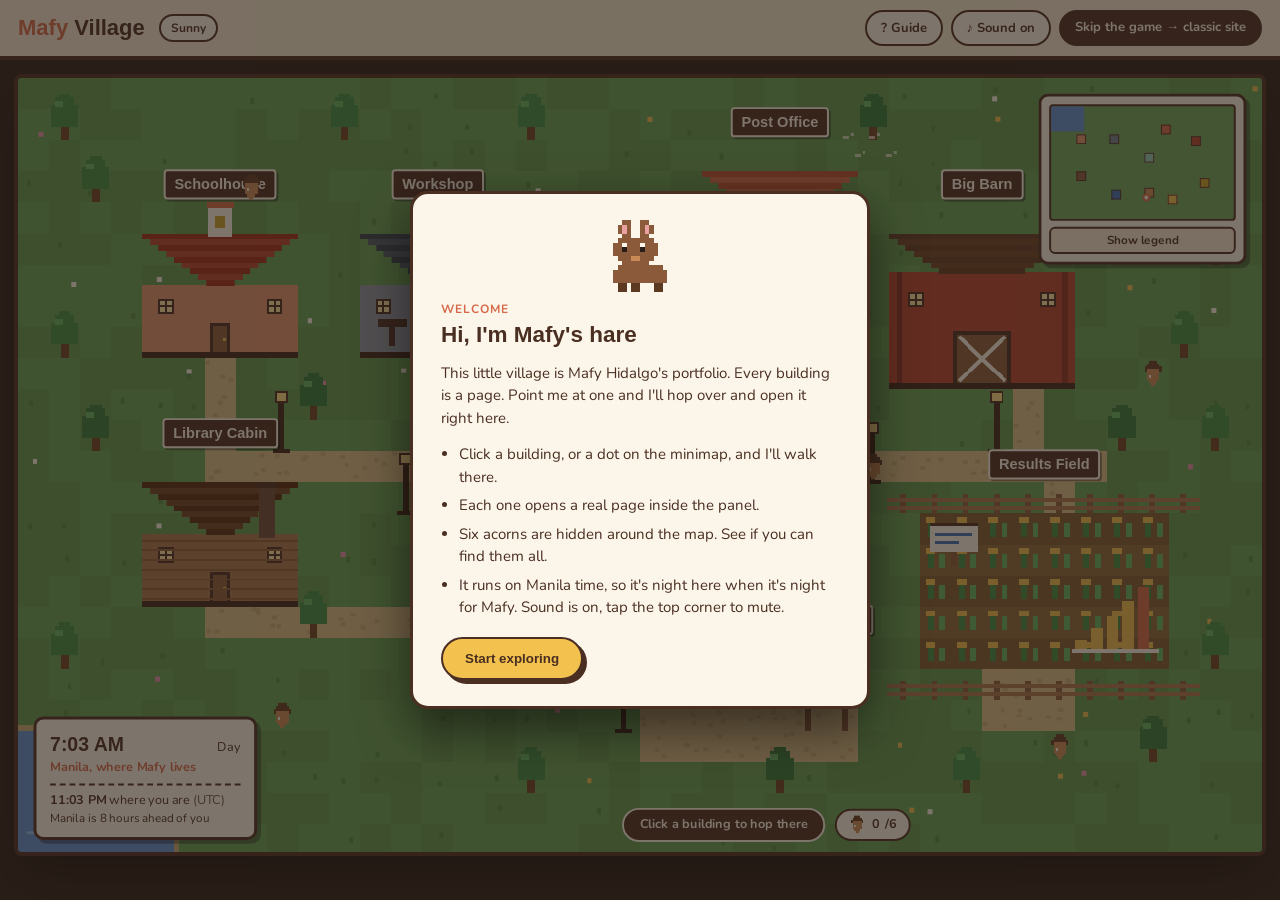
==== commit ec36d96e: "Small fixes for index.html" ====
--- a/index.html
+++ b/index.html
@@ -218,12 +218,12 @@
   var T = 32, COLS = 40, ROWS = 25;
 
   var buildings = [
-    { id: 'home', name: 'Hare Burrow', what: 'Home & SEO audit demo', quest: 'Meet the hare', color: '#c98a55', tx: 19, ty: 17, w: 4, h: 3, href: 'index.html', cta: 'Open the classic home page \u2192', summary: 'Mafy Hidalgo: five years of SEO for 100+ brands, then she learned to build the sites herself. React and Node end to end.', points: ['Try the free SEO audit demo below', 'Brands that trusted her', 'Download the resume'] },
+    { id: 'home', name: 'Hare Burrow', what: 'Home & SEO audit demo', quest: 'Meet the hare', color: '#c98a55', tx: 19, ty: 17, w: 4, h: 3, href: 'home.html', cta: 'Open the classic home page \u2192', summary: 'Mafy Hidalgo: five years of SEO for 100+ brands, then she learned to build the sites herself. React and Node end to end.', points: ['Try the free SEO audit demo below', 'Brands that trusted her', 'Download the resume'] },
     { id: 'about', name: 'Library Cabin', what: 'About Mafy', quest: 'Read the story', color: '#8b5a3c', tx: 4, ty: 13, w: 5, h: 4, href: 'about.html', cta: 'Read the full story \u2192', summary: 'Civil engineer turned SEO strategist turned full stack developer. Manila based, agency founder, conference speaker.', points: ['Uplift Code Camp, Batch 29', 'Founder, Midnight Traffic', 'Spoke in Saigon, Baguio, Chiang Mai'] },
     { id: 'skills', name: 'Workshop', what: 'Skills & tools', quest: 'Inspect the tools', color: '#6b7f8f', tx: 11, ty: 5, w: 5, h: 4, href: 'skills.html', cta: 'See every tool \u2192', summary: 'The stack her projects run on plus the marketing toolkit.', points: ['React, Redux, Node, Express, MongoDB', 'WordPress, Webflow, Shopify, Payload, GHL', 'Cypress, Git, CI/CD, GA4, Semrush'] },
     { id: 'projects', name: 'Big Barn', what: 'Projects', quest: 'Peek in the barn', color: '#b8432f', tx: 28, ty: 5, w: 6, h: 5, href: 'projects.html', cta: 'Browse all projects \u2192', summary: 'Built, tested, shipped. RollbackHQ, Logix WMS, Keyword Compass and more.', points: ['RollbackHQ: an undo button for AI', 'Logix WMS warehouse system', 'Keyword Compass with Gemini'] },
     { id: 'results', name: 'Results Field', what: 'SEO & marketing results', quest: 'Harvest the numbers', color: '#c9a227', tx: 29, ty: 14, w: 8, h: 5, href: 'case-studies.html', cta: 'See all case studies \u2192', summary: 'Real client work, shown with permission.', points: ['\u20AC1.31M e-commerce revenue in 12 months', '100 \u2192 5,000+ monthly sessions', 'Perth local SEO: 5.0 rating, 50+ reviews'] },
-    { id: 'clients', name: 'Town Square', what: 'Clients & brands', quest: 'Visit the square', color: '#8fcfb8', tx: 18, ty: 9, w: 6, h: 4, href: 'index.html#trusted', cta: 'See the logo wall \u2192', summary: 'Brands that let Mafy touch the site. 100+ across e-commerce, SaaS, logistics and local services.', points: ['Average 70% organic lift in 6 months', '$500K + \u20AC2.3M + \u20B1100M tracked sales'] },
+    { id: 'clients', name: 'Town Square', what: 'Clients & brands', quest: 'Visit the square', color: '#8fcfb8', tx: 18, ty: 9, w: 6, h: 4, href: 'home.html#trusted', cta: 'See the logo wall \u2192', summary: 'Brands that let Mafy touch the site. 100+ across e-commerce, SaaS, logistics and local services.', points: ['Average 70% organic lift in 6 months', '$500K + \u20AC2.3M + \u20B1100M tracked sales'] },
     { id: 'words', name: 'Mailbox', what: 'Kind words', quest: 'Check the mail', color: '#3b6fb6', tx: 13, ty: 18, w: 2, h: 2, href: 'testimonials.html', cta: 'Read the letters \u2192', summary: 'What clients and teammates say.', points: ['A video testimonial', 'Notes from clients and teammates'] },
     { id: 'certs', name: 'Schoolhouse', what: 'Certificates', quest: 'Earn a gold star', color: '#e0956b', tx: 4, ty: 5, w: 5, h: 4, href: 'skills.html#certificates', cta: 'View certificates \u2192', summary: 'Paper that backs it up: SEO, web development and other certifications.', points: ['SEO certificates', 'Web development certificates', 'Marketing and analytics'] },
     { id: 'contact', name: 'Post Office', what: 'Contact', quest: 'Send a letter', color: '#d6694a', tx: 22, ty: 3, w: 5, h: 4, href: 'contact.html', cta: 'Say hello \u2192', summary: 'Open to full stack roles, freelance builds, and projects where code and search work together.', points: ['hidalgo.mafy@gmail.com', 'Book a call on the contact page', 'Replies faster than a Google recrawl'] },
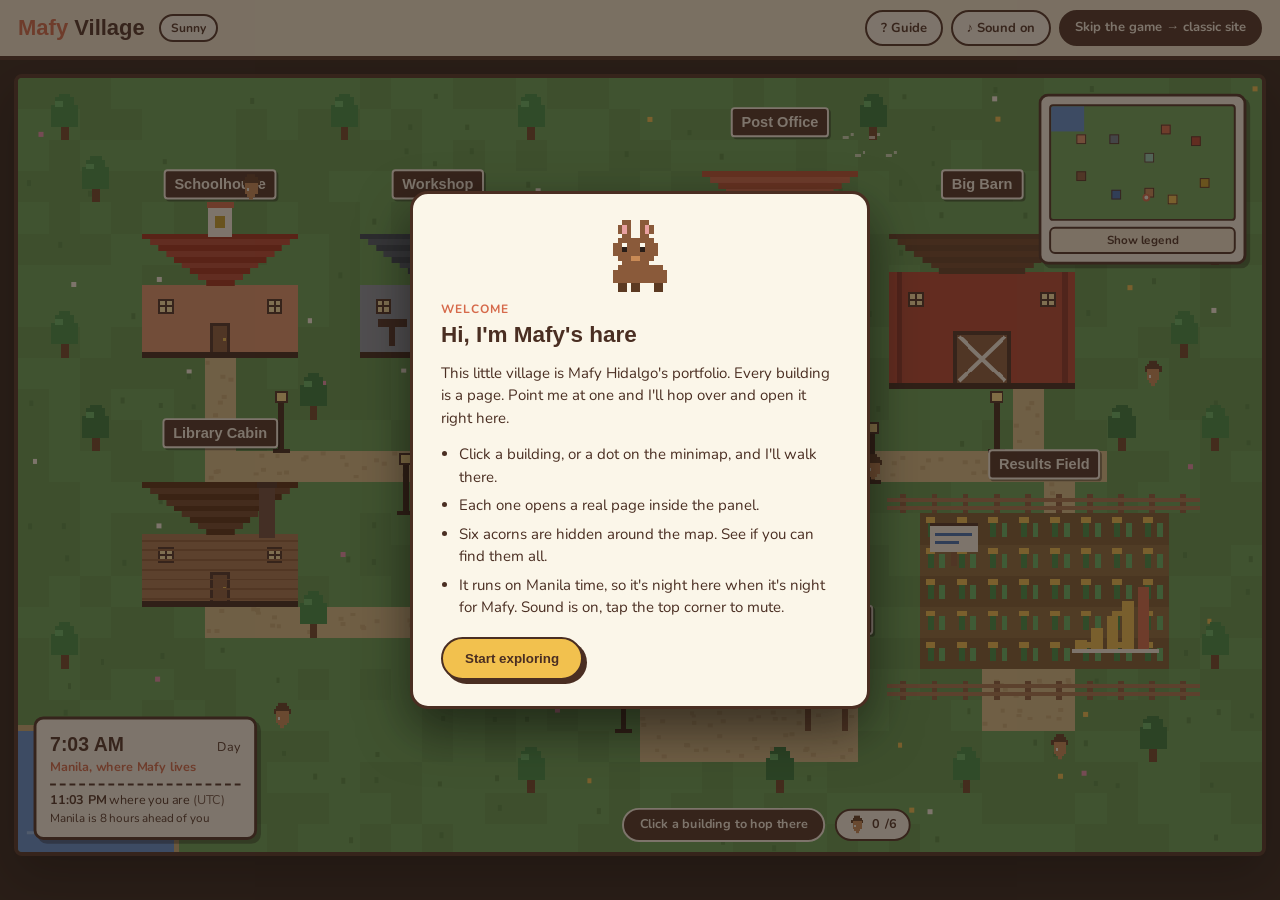
==== commit 95768b88: "Add favicon" ====
--- a/index.html
+++ b/index.html
@@ -4,6 +4,8 @@
 <meta charset="utf-8">
 <meta name="viewport" content="width=device-width, initial-scale=1">
 <title>Mafy Village — an interactive way to explore</title>
+<link rel="icon" type="image/svg+xml" href="assets/favicon.svg">
+<link rel="apple-touch-icon" href="assets/favicon.svg">
 <meta name="description" content="A pixel-art village where each building opens a part of Mafy Hidalgo's portfolio. Day and night, a wandering hare, and six acorns to find.">
 <link href="https://fonts.googleapis.com/css2?family=Young+Serif&family=Nunito:wght@400;600;700&family=Pixelify+Sans:wght@400;600;700&display=swap" rel="stylesheet">
 <style>
